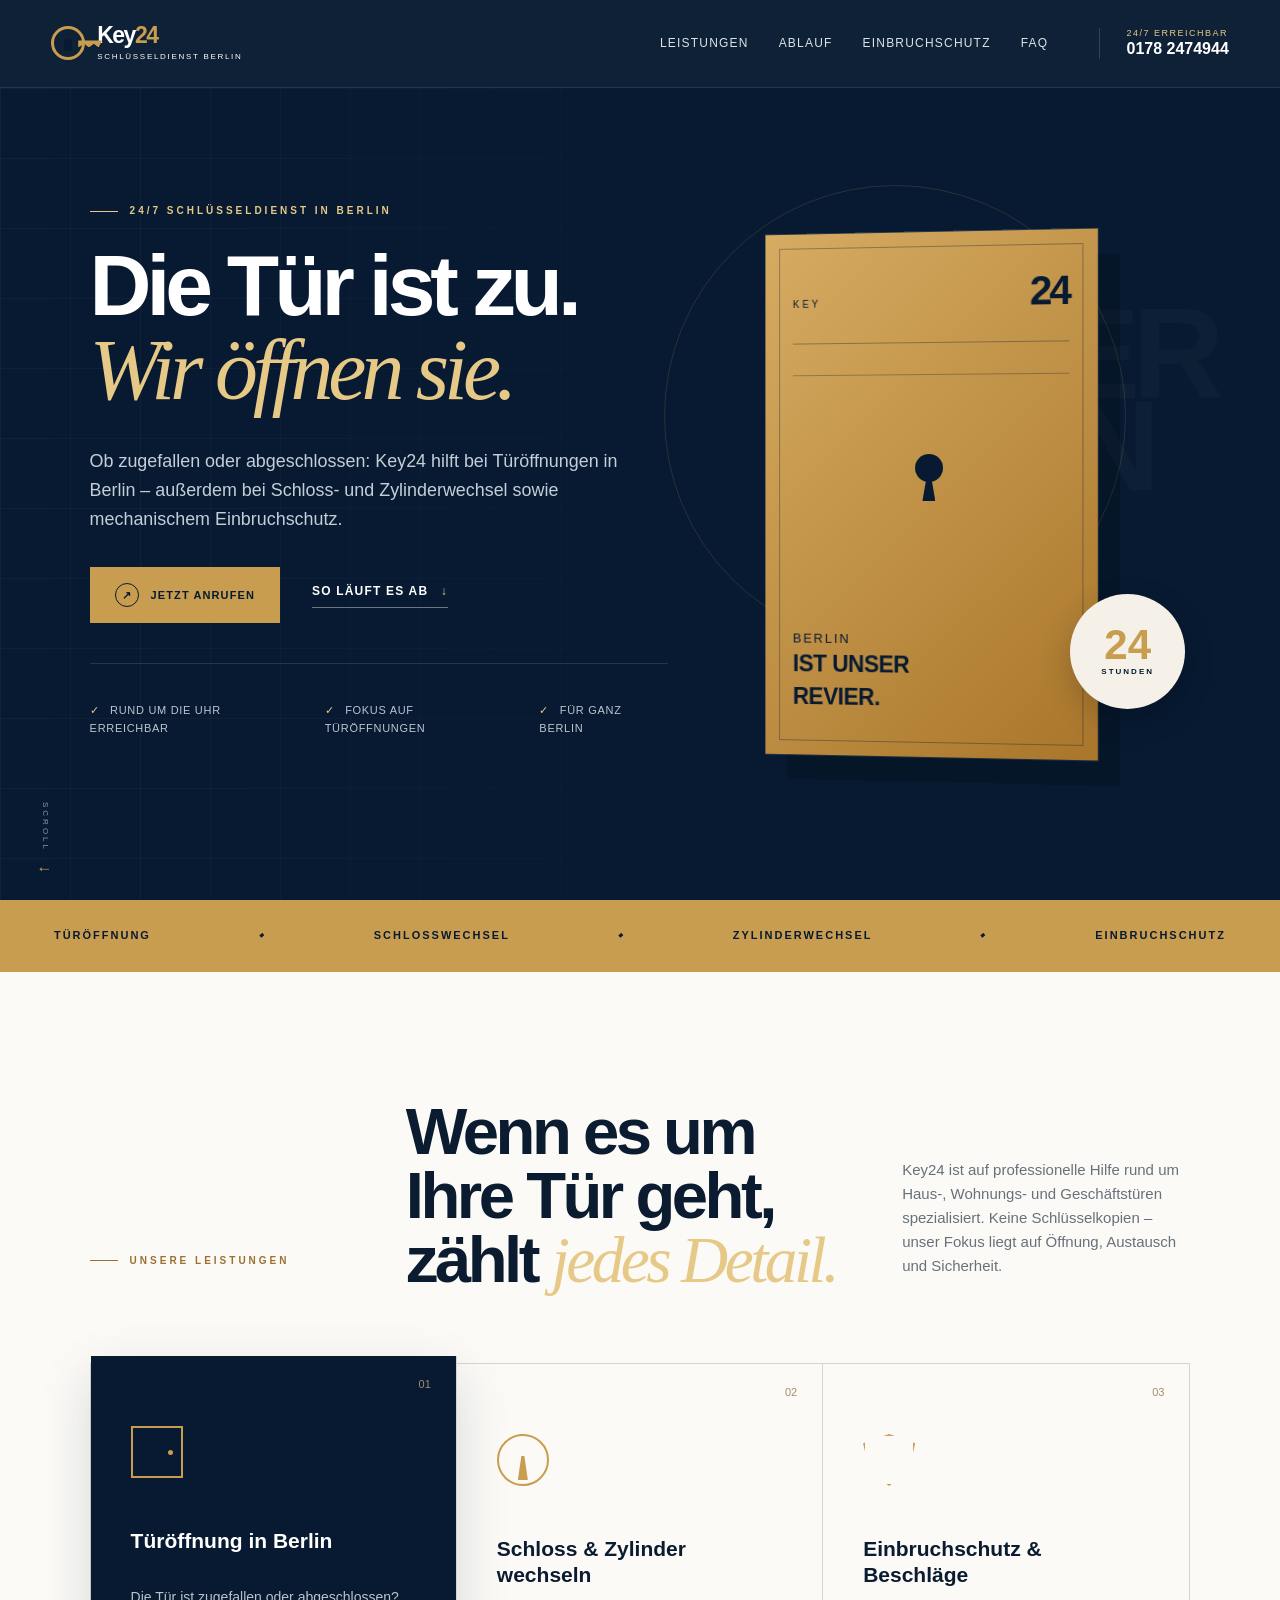
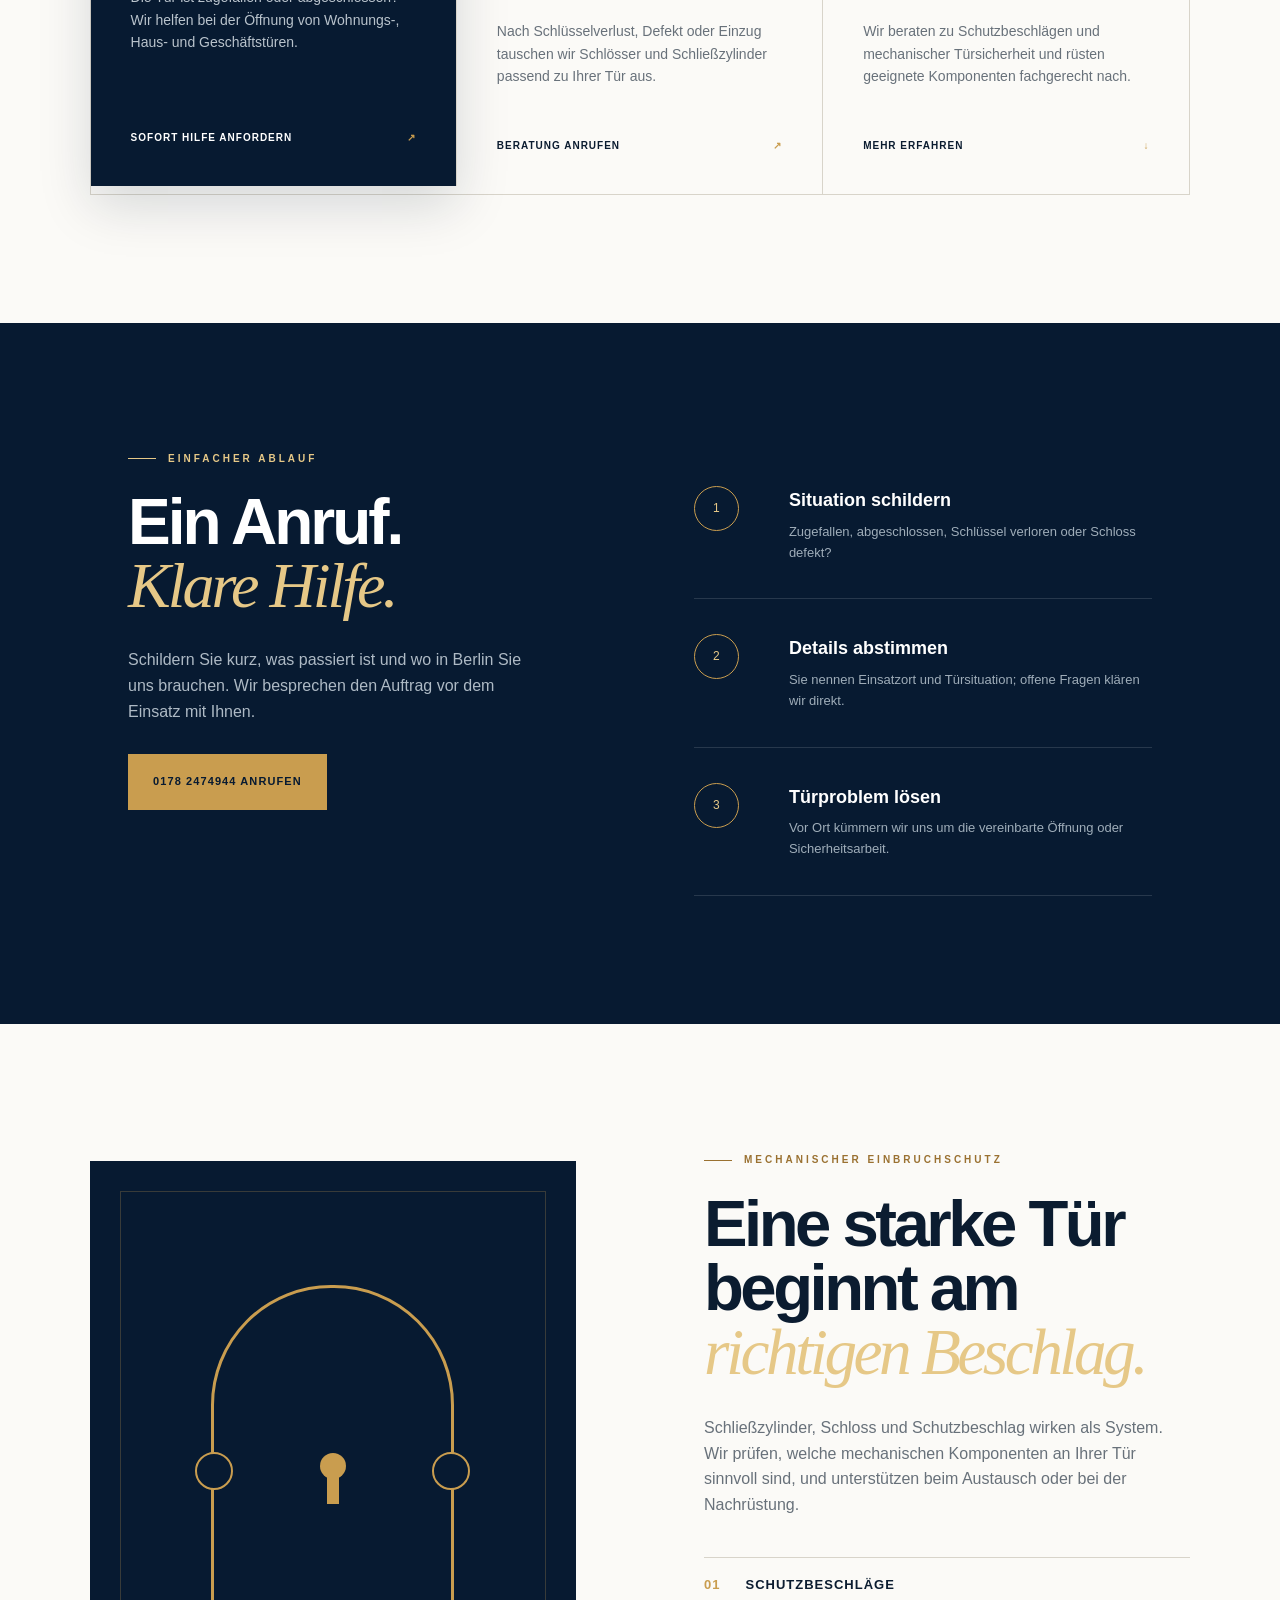
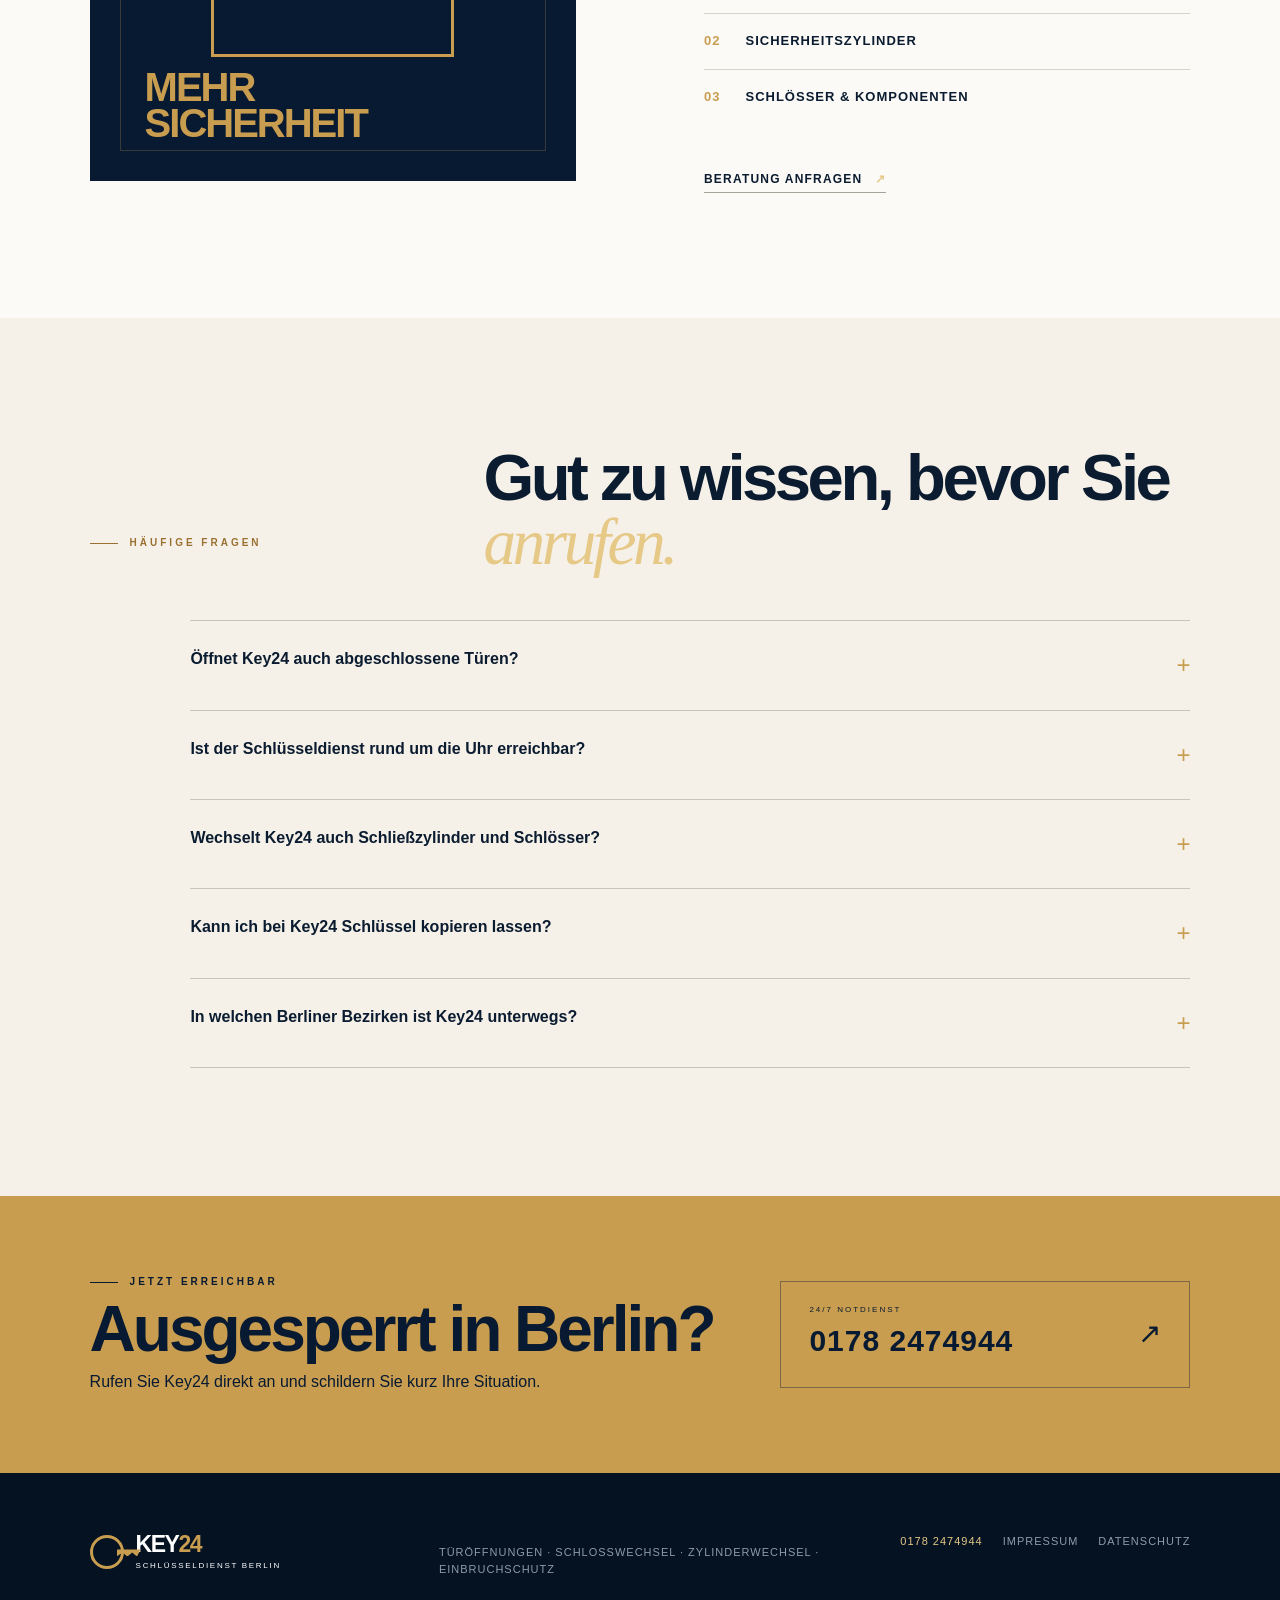
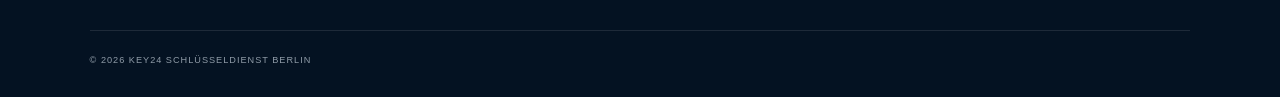
==== index.html @ d53e617d "Build Key24 locksmith website" ====
<!doctype html>
<html lang="de">
<head>
  <meta charset="utf-8">
  <meta name="viewport" content="width=device-width, initial-scale=1">
  <title>Schlüsseldienst Berlin 24h | Key24 Türöffnung</title>
  <meta name="description" content="Key24 Schlüsseldienst Berlin: Türöffnung, Schloss- und Zylinderwechsel sowie Einbruchschutz. 24/7 erreichbar – jetzt anrufen: 0178 2474944.">
  <meta name="robots" content="index,follow,max-image-preview:large">
  <meta name="theme-color" content="#071a31">
  <meta property="og:type" content="website">
  <meta property="og:locale" content="de_DE">
  <meta property="og:title" content="Key24 Schlüsseldienst Berlin – 24/7 Türöffnung">
  <meta property="og:description" content="Zugefallen oder abgeschlossen? Key24 hilft in Berlin – bei Türöffnungen, Schloss- und Zylinderwechsel sowie Einbruchschutz.">
  <meta property="og:image" content="assets/key24-logo.jpeg">
  <link rel="icon" href="assets/favicon.svg" type="image/svg+xml">
  <link rel="stylesheet" href="styles.css">
  <script type="application/ld+json">
  {
    "@context": "https://schema.org",
    "@type": "Locksmith",
    "name": "Key24 Schlüsseldienst Berlin",
    "description": "Schlüsseldienst für Türöffnungen, Schloss- und Zylinderwechsel sowie Einbruchschutz in Berlin.",
    "telephone": "+491782474944",
    "areaServed": {"@type": "City", "name": "Berlin"},
    "openingHoursSpecification": [{
      "@type": "OpeningHoursSpecification",
      "dayOfWeek": ["Monday", "Tuesday", "Wednesday", "Thursday", "Friday", "Saturday", "Sunday"],
      "opens": "00:00",
      "closes": "23:59"
    }],
    "image": "assets/key24-logo.jpeg"
  }
  </script>
</head>
<body>
  <a class="skip-link" href="#inhalt">Zum Inhalt</a>
  <header class="site-header">
    <a class="brand" href="#start" aria-label="Key24 Startseite">
      <span class="brand-mark" aria-hidden="true"><span></span></span>
      <span><b>Key<span>24</span></b><small>Schlüsseldienst Berlin</small></span>
    </a>
    <nav aria-label="Hauptnavigation">
      <a href="#leistungen">Leistungen</a>
      <a href="#ablauf">Ablauf</a>
      <a href="#schutz">Einbruchschutz</a>
      <a href="#faq">FAQ</a>
    </nav>
    <a class="header-call" href="tel:+491782474944"><span>24/7 erreichbar</span><b>0178 2474944</b></a>
    <button class="menu-button" type="button" aria-label="Menü öffnen" aria-expanded="false"><span></span><span></span></button>
  </header>

  <main id="inhalt">
    <section class="hero" id="start">
      <div class="hero-grid" aria-hidden="true"></div>
      <div class="hero-copy">
        <p class="eyebrow"><span></span> 24/7 Schlüsseldienst in Berlin</p>
        <h1>Die Tür ist zu.<br><em>Wir öffnen sie.</em></h1>
        <p class="hero-text">Ob zugefallen oder abgeschlossen: Key24 hilft bei Türöffnungen in Berlin – außerdem bei Schloss- und Zylinderwechsel sowie mechanischem Einbruchschutz.</p>
        <div class="hero-actions">
          <a class="button button-primary" href="tel:+491782474944"><span class="phone-icon" aria-hidden="true">↗</span> Jetzt anrufen</a>
          <a class="text-link" href="#ablauf">So läuft es ab <span>↓</span></a>
        </div>
        <ul class="trust-list" aria-label="Ihre Vorteile">
          <li><span>✓</span> Rund um die Uhr erreichbar</li>
          <li><span>✓</span> Fokus auf Türöffnungen</li>
          <li><span>✓</span> Für ganz Berlin</li>
        </ul>
      </div>
      <div class="hero-visual" aria-label="Key24 – Türöffnung in Berlin">
        <div class="berlin-word" aria-hidden="true">BER<br>LIN</div>
        <div class="door">
          <div class="door-top"><span>KEY</span><b>24</b></div>
          <div class="door-line"></div>
          <div class="keyhole"></div>
          <p>BERLIN<br><b>IST UNSER<br>REVIER.</b></p>
        </div>
        <div class="roundel"><span>24</span><small>STUNDEN</small></div>
      </div>
      <a class="scroll-cue" href="#leistungen" aria-label="Zu den Leistungen">SCROLL <span>↓</span></a>
    </section>

    <section class="service-strip" aria-label="Leistungsübersicht">
      <span>Türöffnung</span><i>◆</i><span>Schlosswechsel</span><i>◆</i><span>Zylinderwechsel</span><i>◆</i><span>Einbruchschutz</span>
    </section>

    <section class="section services" id="leistungen">
      <div class="section-intro">
        <p class="eyebrow dark"><span></span> Unsere Leistungen</p>
        <h2>Wenn es um Ihre Tür geht, zählt <em>jedes Detail.</em></h2>
        <p>Key24 ist auf professionelle Hilfe rund um Haus-, Wohnungs- und Geschäftstüren spezialisiert. Keine Schlüsselkopien – unser Fokus liegt auf Öffnung, Austausch und Sicherheit.</p>
      </div>
      <div class="service-cards">
        <article class="service-card featured">
          <div class="card-number">01</div>
          <div class="line-icon door-icon" aria-hidden="true"></div>
          <h3>Türöffnung in Berlin</h3>
          <p>Die Tür ist zugefallen oder abgeschlossen? Wir helfen bei der Öffnung von Wohnungs-, Haus- und Geschäftstüren.</p>
          <a href="tel:+491782474944">Sofort Hilfe anfordern <span>↗</span></a>
        </article>
        <article class="service-card">
          <div class="card-number">02</div>
          <div class="line-icon cylinder-icon" aria-hidden="true"></div>
          <h3>Schloss &amp; Zylinder wechseln</h3>
          <p>Nach Schlüsselverlust, Defekt oder Einzug tauschen wir Schlösser und Schließzylinder passend zu Ihrer Tür aus.</p>
          <a href="tel:+491782474944">Beratung anrufen <span>↗</span></a>
        </article>
        <article class="service-card">
          <div class="card-number">03</div>
          <div class="line-icon shield-icon" aria-hidden="true"></div>
          <h3>Einbruchschutz &amp; Beschläge</h3>
          <p>Wir beraten zu Schutzbeschlägen und mechanischer Türsicherheit und rüsten geeignete Komponenten fachgerecht nach.</p>
          <a href="#schutz">Mehr erfahren <span>↓</span></a>
        </article>
      </div>
    </section>

    <section class="process" id="ablauf">
      <div class="process-copy">
        <p class="eyebrow"><span></span> Einfacher Ablauf</p>
        <h2>Ein Anruf.<br><em>Klare Hilfe.</em></h2>
        <p>Schildern Sie kurz, was passiert ist und wo in Berlin Sie uns brauchen. Wir besprechen den Auftrag vor dem Einsatz mit Ihnen.</p>
        <a class="button button-primary" href="tel:+491782474944">0178 2474944 anrufen</a>
      </div>
      <ol class="steps">
        <li><span>1</span><div><h3>Situation schildern</h3><p>Zugefallen, abgeschlossen, Schlüssel verloren oder Schloss defekt?</p></div></li>
        <li><span>2</span><div><h3>Details abstimmen</h3><p>Sie nennen Einsatzort und Türsituation; offene Fragen klären wir direkt.</p></div></li>
        <li><span>3</span><div><h3>Türproblem lösen</h3><p>Vor Ort kümmern wir uns um die vereinbarte Öffnung oder Sicherheitsarbeit.</p></div></li>
      </ol>
    </section>

    <section class="section security" id="schutz">
      <div class="security-visual" aria-hidden="true">
        <div class="arch"><span></span></div>
        <p>MEHR<br>SICHERHEIT</p>
      </div>
      <div class="security-copy">
        <p class="eyebrow dark"><span></span> Mechanischer Einbruchschutz</p>
        <h2>Eine starke Tür beginnt am <em>richtigen Beschlag.</em></h2>
        <p>Schließzylinder, Schloss und Schutzbeschlag wirken als System. Wir prüfen, welche mechanischen Komponenten an Ihrer Tür sinnvoll sind, und unterstützen beim Austausch oder bei der Nachrüstung.</p>
        <div class="security-points">
          <div><b>01</b><span>Schutzbeschläge</span></div>
          <div><b>02</b><span>Sicherheitszylinder</span></div>
          <div><b>03</b><span>Schlösser &amp; Komponenten</span></div>
        </div>
        <a class="text-link dark-link" href="tel:+491782474944">Beratung anfragen <span>↗</span></a>
      </div>
    </section>

    <section class="section faq" id="faq">
      <div class="section-intro compact">
        <p class="eyebrow dark"><span></span> Häufige Fragen</p>
        <h2>Gut zu wissen, bevor Sie <em>anrufen.</em></h2>
      </div>
      <div class="accordion">
        <details><summary>Öffnet Key24 auch abgeschlossene Türen?<span>+</span></summary><p>Ja. Wir helfen sowohl bei zugefallenen als auch bei abgeschlossenen Haus-, Wohnungs- und Geschäftstüren. Die genaue Vorgehensweise hängt von Tür, Schloss und Situation ab.</p></details>
        <details><summary>Ist der Schlüsseldienst rund um die Uhr erreichbar?<span>+</span></summary><p>Sie erreichen Key24 unter 0178 2474944 rund um die Uhr – auch nachts, an Wochenenden und Feiertagen.</p></details>
        <details><summary>Wechselt Key24 auch Schließzylinder und Schlösser?<span>+</span></summary><p>Ja. Wir tauschen defekte oder nicht mehr sichere Schlösser und Schließzylinder aus, etwa nach Schlüsselverlust, einem Einzug oder einem Einbruchversuch.</p></details>
        <details><summary>Kann ich bei Key24 Schlüssel kopieren lassen?<span>+</span></summary><p>Nein. Key24 fertigt keine Schlüsselkopien an. Unser Schwerpunkt sind Türöffnungen, Schloss- und Zylinderwechsel, Beschläge und mechanischer Einbruchschutz.</p></details>
        <details><summary>In welchen Berliner Bezirken ist Key24 unterwegs?<span>+</span></summary><p>Key24 hilft im gesamten Berliner Stadtgebiet. Nennen Sie beim Anruf einfach Ihren Bezirk und die genaue Adresse.</p></details>
      </div>
    </section>

    <section class="cta">
      <div>
        <p class="eyebrow"><span></span> Jetzt erreichbar</p>
        <h2>Ausgesperrt in Berlin?</h2>
        <p>Rufen Sie Key24 direkt an und schildern Sie kurz Ihre Situation.</p>
      </div>
      <a href="tel:+491782474944"><small>24/7 NOTDIENST</small><strong>0178 2474944</strong><span>↗</span></a>
    </section>
  </main>

  <footer>
    <div class="footer-brand">
      <span class="brand-mark" aria-hidden="true"><span></span></span>
      <div><b>Key<span>24</span></b><small>Schlüsseldienst Berlin</small></div>
    </div>
    <p>Türöffnungen · Schlosswechsel · Zylinderwechsel · Einbruchschutz</p>
    <div class="footer-links"><a href="tel:+491782474944">0178 2474944</a><a href="#">Impressum</a><a href="#">Datenschutz</a></div>
    <small>© <span id="year"></span> Key24 Schlüsseldienst Berlin</small>
  </footer>

  <div class="mobile-call"><a href="tel:+491782474944"><span>Jetzt anrufen</span><b>0178 2474944</b></a></div>
  <script src="script.js"></script>
</body>
</html>
---- styles.css ----
:root{--navy:#071a31;--navy-2:#0b2440;--gold:#c99d4f;--gold-light:#e6c887;--cream:#f5f1e9;--paper:#fbfaf7;--ink:#0b1c30;--muted:#68717a;--line:#d8d4ca;--white:#fff;--font:Inter,Manrope,"Segoe UI",Arial,sans-serif}
*{box-sizing:border-box}html{scroll-behavior:smooth}body{margin:0;background:var(--paper);color:var(--ink);font-family:var(--font);font-size:16px;line-height:1.6}a{color:inherit;text-decoration:none}button{font:inherit}.skip-link{position:absolute;top:-60px;left:20px;background:var(--gold);padding:10px 16px;z-index:100}.skip-link:focus{top:10px}.site-header{height:88px;padding:0 clamp(22px,4vw,64px);display:flex;align-items:center;justify-content:space-between;background:rgba(7,26,49,.97);color:#fff;position:relative;z-index:20;border-bottom:1px solid rgba(255,255,255,.1)}.brand,.footer-brand{display:flex;align-items:center;gap:12px}.brand-mark{width:34px;height:34px;border:3px solid var(--gold);border-radius:50%;position:relative;display:inline-block;flex:none}.brand-mark:after{content:"";position:absolute;width:24px;height:7px;background:var(--gold);left:24px;top:11px;clip-path:polygon(0 0,100% 0,85% 100%,65% 45%,45% 100%,25% 45%,0 100%)}.brand-mark span{width:8px;height:12px;background:var(--navy);position:absolute;left:10px;top:10px;border-radius:5px 5px 2px 2px}.brand b,.footer-brand b{font-size:23px;line-height:1;display:block;letter-spacing:-1.5px}.brand b span,.footer-brand b span{color:var(--gold)}.brand small,.footer-brand small{display:block;font-size:8px;text-transform:uppercase;letter-spacing:1.7px;margin-top:4px}.site-header nav{display:flex;gap:30px;margin-left:auto;margin-right:4vw}.site-header nav a{font-size:12px;text-transform:uppercase;letter-spacing:1.2px;color:#dce2e8}.site-header nav a:hover{color:var(--gold-light)}.header-call{border-left:1px solid rgba(255,255,255,.15);padding-left:26px;line-height:1.25}.header-call span{display:block;font-size:9px;text-transform:uppercase;letter-spacing:1.5px;color:var(--gold-light)}.header-call b{font-size:16px}.menu-button{display:none;background:none;border:0;color:white;width:40px}.menu-button span{display:block;height:2px;background:#fff;margin:8px}.hero{min-height:calc(100vh - 88px);background:var(--navy);color:#fff;display:grid;grid-template-columns:minmax(0,1.05fr) minmax(360px,.95fr);position:relative;overflow:hidden;padding:clamp(70px,9vw,135px) clamp(24px,7vw,110px)}.hero-grid{position:absolute;inset:0;background-image:linear-gradient(rgba(255,255,255,.035) 1px,transparent 1px),linear-gradient(90deg,rgba(255,255,255,.035) 1px,transparent 1px);background-size:70px 70px;mask-image:linear-gradient(to right,#000,transparent 70%)}.hero:after{content:"";position:absolute;width:460px;height:460px;border:1px solid rgba(201,157,79,.18);border-radius:50%;right:12%;top:12%}.hero-copy{position:relative;z-index:2;max-width:760px}.eyebrow{margin:0 0 24px;text-transform:uppercase;letter-spacing:3px;font-size:10px;font-weight:700;color:var(--gold-light);display:flex;align-items:center;gap:12px}.eyebrow span{width:28px;height:1px;background:currentColor}.hero h1,.section h2,.process h2,.cta h2{font-size:clamp(48px,6.7vw,96px);line-height:.98;letter-spacing:-5px;margin:0;font-weight:700}.hero h1 em,.section h2 em,.process h2 em{font-family:Georgia,serif;font-weight:400;color:var(--gold-light)}.hero-text{max-width:640px;color:#c4ced8;font-size:clamp(16px,1.4vw,19px);margin:34px 0}.hero-actions{display:flex;align-items:center;gap:32px}.button{min-height:56px;padding:0 25px;display:inline-flex;align-items:center;justify-content:center;text-transform:uppercase;letter-spacing:1.1px;font-size:11px;font-weight:800}.button-primary{background:var(--gold);color:var(--navy)}.button-primary:hover{background:var(--gold-light)}.phone-icon{margin-right:12px;border:1px solid currentColor;border-radius:50%;width:24px;height:24px;text-align:center;line-height:22px}.text-link{font-size:12px;text-transform:uppercase;letter-spacing:1.2px;font-weight:700;border-bottom:1px solid rgba(255,255,255,.4);padding-bottom:6px}.text-link span{color:var(--gold-light);margin-left:8px}.trust-list{display:flex;gap:24px;list-style:none;padding:38px 0 0;margin:40px 0 0;border-top:1px solid rgba(255,255,255,.12);font-size:11px;text-transform:uppercase;letter-spacing:.7px;color:#bcc6d0}.trust-list span{color:var(--gold-light);margin-right:7px}.hero-visual{position:relative;z-index:2;display:flex;align-items:center;justify-content:center}.berlin-word{position:absolute;font-weight:800;font-size:clamp(85px,10vw,150px);line-height:.72;letter-spacing:-8px;color:rgba(255,255,255,.025);right:-5%;top:18%}.door{height:clamp(390px,41vw,610px);width:clamp(250px,26vw,390px);background:linear-gradient(135deg,#d6ac62,#a9762b);color:var(--navy);box-shadow:22px 25px 0 rgba(0,0,0,.17),0 0 0 1px rgba(255,255,255,.12);padding:28px;position:relative;transform:perspective(900px) rotateY(-4deg)}.door:before{content:"";position:absolute;inset:14px;border:1px solid rgba(7,26,49,.35)}.door-top{display:flex;justify-content:space-between;align-items:baseline;border-bottom:1px solid rgba(7,26,49,.35);padding-bottom:18px;font-size:10px;letter-spacing:3px}.door-top b{font-size:40px;letter-spacing:-3px}.door-line{position:absolute;top:27%;left:28px;right:28px;height:1px;background:rgba(7,26,49,.3)}.keyhole{width:28px;height:28px;background:var(--navy);border-radius:50%;position:absolute;top:45%;left:50%;transform:translate(-50%,-50%)}.keyhole:after{content:"";position:absolute;width:13px;height:30px;background:var(--navy);left:7px;top:17px;clip-path:polygon(40% 0,60% 0,100% 100%,0 100%)}.door p{position:absolute;left:28px;bottom:30px;font-size:13px;line-height:1.4;letter-spacing:2px}.door p b{font-size:23px;letter-spacing:-.5px}.roundel{position:absolute;width:115px;height:115px;border-radius:50%;background:var(--cream);right:1%;bottom:13%;color:var(--navy);display:flex;flex-direction:column;justify-content:center;align-items:center;box-shadow:0 10px 30px rgba(0,0,0,.18)}.roundel span{font-size:42px;line-height:1;font-weight:800;color:var(--gold)}.roundel small{font-size:8px;letter-spacing:2px;font-weight:800}.scroll-cue{position:absolute;bottom:24px;left:32px;z-index:3;font-size:8px;letter-spacing:3px;writing-mode:vertical-rl;color:#8b99a7}.scroll-cue span{color:var(--gold);font-size:16px;margin-top:8px}.service-strip{height:72px;background:var(--gold);color:var(--navy);display:flex;align-items:center;justify-content:space-around;text-transform:uppercase;font-weight:800;letter-spacing:2px;font-size:11px;white-space:nowrap;overflow:hidden}.service-strip i{font-size:6px}.section{padding:clamp(80px,10vw,150px) clamp(24px,7vw,110px)}.section-intro{display:grid;grid-template-columns:.7fr 1.2fr .8fr;gap:5vw;align-items:end;margin-bottom:70px}.eyebrow.dark{color:#9a7131}.section h2{font-size:clamp(40px,5.1vw,72px);letter-spacing:-3.5px}.section-intro>p:last-child{color:var(--muted);font-size:15px}.service-cards{display:grid;grid-template-columns:repeat(3,1fr);border:1px solid var(--line)}.service-card{min-height:430px;padding:40px;position:relative;border-right:1px solid var(--line);display:flex;flex-direction:column;transition:.25s}.service-card:last-child{border:0}.service-card:hover,.service-card.featured{background:var(--navy);color:#fff;transform:translateY(-8px);box-shadow:0 20px 50px rgba(7,26,49,.15)}.card-number{position:absolute;right:25px;top:20px;font-size:11px;color:#a08d6e}.line-icon{width:52px;height:52px;margin:30px 0 50px;position:relative;color:var(--gold)}.door-icon{border:2px solid currentColor}.door-icon:after{content:"";position:absolute;width:5px;height:5px;border-radius:50%;background:currentColor;right:8px;top:22px}.cylinder-icon{border:2px solid currentColor;border-radius:50%}.cylinder-icon:before{content:"";position:absolute;width:10px;height:24px;background:currentColor;left:19px;top:20px;clip-path:polygon(35% 0,65% 0,100% 100%,0 100%)}.shield-icon{border:2px solid currentColor;clip-path:polygon(50% 0,100% 18%,88% 72%,50% 100%,12% 72%,0 18%)}.service-card h3{font-size:21px;line-height:1.25;margin:0 0 18px}.service-card p{color:var(--muted);font-size:14px}.service-card:hover p,.service-card.featured p{color:#b9c3cc}.service-card a{margin-top:auto;text-transform:uppercase;font-size:10px;letter-spacing:1px;font-weight:800}.service-card a span{float:right;color:var(--gold)}.process{padding:clamp(80px,10vw,150px) clamp(24px,10vw,160px);background:var(--navy);color:#fff;display:grid;grid-template-columns:.9fr 1fr;gap:12vw}.process h2{font-size:clamp(45px,5vw,72px);letter-spacing:-3px}.process-copy>p:not(.eyebrow){color:#aebac5;max-width:510px;margin:30px 0}.steps{list-style:none;padding:0;margin:0}.steps li{display:grid;grid-template-columns:70px 1fr;gap:25px;padding:35px 0;border-bottom:1px solid rgba(255,255,255,.13)}.steps>li>span{width:45px;height:45px;border:1px solid var(--gold);border-radius:50%;display:grid;place-items:center;color:var(--gold-light);font-size:12px}.steps h3{margin:0 0 7px;font-size:18px}.steps p{margin:0;color:#9fadb9;font-size:13px}.security{display:grid;grid-template-columns:1fr 1fr;gap:10vw;align-items:center}.security-visual{height:620px;background:var(--navy);position:relative;overflow:hidden;display:grid;place-items:center;color:var(--gold)}.security-visual:before{content:"";position:absolute;inset:30px;border:1px solid rgba(201,157,79,.25)}.arch{width:50%;height:60%;border:3px solid var(--gold);border-radius:120px 120px 0 0;position:relative}.arch:before,.arch:after{content:"";position:absolute;width:34px;height:34px;border:2px solid var(--gold);border-radius:50%;bottom:45%;left:-19px;background:var(--navy)}.arch:after{left:auto;right:-19px}.arch span{position:absolute;width:26px;height:26px;background:var(--gold);border-radius:50%;left:calc(50% - 13px);top:45%}.arch span:after{content:"";position:absolute;width:12px;height:35px;background:var(--gold);left:7px;top:16px}.security-visual p{position:absolute;bottom:40px;left:55px;font-size:40px;font-weight:800;line-height:.9;letter-spacing:-2px;margin:0}.security-copy>p:not(.eyebrow){color:var(--muted);font-size:16px;margin:30px 0}.security-points{margin:40px 0}.security-points div{display:flex;gap:25px;border-top:1px solid var(--line);padding:17px 0;font-size:13px;text-transform:uppercase;letter-spacing:1px;font-weight:700}.security-points b{color:var(--gold)}.dark-link{border-color:#a7a39a}.faq{background:var(--cream)}.section-intro.compact{grid-template-columns:.7fr 1.5fr;margin-bottom:45px}.accordion{max-width:1000px;margin-left:auto}.accordion details{border-top:1px solid #c9c4b9;padding:0}.accordion details:last-child{border-bottom:1px solid #c9c4b9}.accordion summary{list-style:none;cursor:pointer;padding:25px 0;font-weight:700;font-size:16px;display:flex;justify-content:space-between}.accordion summary::-webkit-details-marker{display:none}.accordion summary span{color:var(--gold);font-size:24px;font-weight:400;transition:.2s}.accordion details[open] summary span{transform:rotate(45deg)}.accordion details p{max-width:760px;color:var(--muted);font-size:14px;margin:0 0 25px}.cta{background:var(--gold);padding:70px clamp(24px,7vw,110px);display:flex;justify-content:space-between;align-items:center;color:var(--navy)}.cta .eyebrow{color:var(--navy)}.cta h2{font-size:clamp(38px,5vw,70px);letter-spacing:-3px}.cta p{margin:8px 0}.cta>a{border:1px solid rgba(7,26,49,.4);min-width:410px;padding:22px 28px;display:grid;grid-template-columns:1fr auto;position:relative}.cta>a small{font-size:8px;letter-spacing:2px}.cta>a strong{grid-row:2;font-size:30px;letter-spacing:1px}.cta>a span{grid-column:2;grid-row:1/3;align-self:center;font-size:28px}footer{background:#041222;color:#8f9ba7;padding:60px clamp(24px,7vw,110px) 30px;display:grid;grid-template-columns:1fr 1.3fr 1fr;gap:40px;align-items:start;font-size:11px;text-transform:uppercase;letter-spacing:1px}.footer-brand{color:#fff}.footer-brand .brand-mark span{background:#041222}.footer-links{display:flex;justify-content:flex-end;gap:20px;flex-wrap:wrap}.footer-links a:first-child{color:var(--gold-light)}footer>small{grid-column:1/-1;border-top:1px solid rgba(255,255,255,.1);padding-top:22px}.mobile-call{display:none}
@media(max-width:1000px){.site-header nav{display:none}.menu-button{display:block}.site-header.menu-open nav{display:flex;position:absolute;left:0;right:0;top:88px;background:var(--navy);padding:30px;flex-direction:column;margin:0;border-top:1px solid rgba(255,255,255,.1)}.header-call{margin-left:auto;margin-right:15px}.hero{grid-template-columns:1fr;padding-top:80px}.hero-copy{max-width:700px}.hero-visual{display:none}.section-intro{grid-template-columns:1fr}.section-intro .eyebrow{margin-bottom:0}.section-intro>p:last-child{max-width:650px}.service-card{padding:30px}.process{gap:6vw}.security{gap:6vw}.security-visual{height:520px}.cta{gap:30px}.cta>a{min-width:360px}footer{grid-template-columns:1fr 1fr}.footer-links{justify-content:flex-start}footer>small{grid-column:1/-1}}
@media(max-width:720px){body{padding-bottom:66px}.site-header{height:72px;padding:0 20px}.site-header.menu-open nav{top:72px}.header-call{display:none}.brand b{font-size:21px}.hero{min-height:auto;padding:70px 22px 65px}.hero h1{font-size:52px;letter-spacing:-3px}.hero-text{font-size:15px}.hero-actions{align-items:flex-start;flex-direction:column;gap:22px}.trust-list{flex-direction:column;gap:9px;margin-top:32px;padding-top:26px}.scroll-cue{display:none}.service-strip{justify-content:flex-start;gap:30px;padding:0 20px}.section{padding:80px 22px}.section-intro{gap:20px;margin-bottom:40px}.section h2,.process h2{font-size:42px;letter-spacing:-2.5px}.service-cards{grid-template-columns:1fr}.service-card{min-height:370px;border-right:0;border-bottom:1px solid var(--line)}.service-card:hover,.service-card.featured{transform:none}.process{padding:80px 22px;grid-template-columns:1fr;gap:55px}.steps li{grid-template-columns:50px 1fr;gap:14px}.security{grid-template-columns:1fr}.security-visual{height:420px}.security-visual p{font-size:30px;left:40px}.section-intro.compact{grid-template-columns:1fr}.cta{padding:65px 22px;flex-direction:column;align-items:stretch}.cta>a{min-width:0}.cta>a strong{font-size:24px}footer{padding:55px 22px 30px;grid-template-columns:1fr}.footer-links{flex-direction:column}.mobile-call{display:block;position:fixed;z-index:30;bottom:0;left:0;right:0;background:var(--gold);padding:10px 18px;box-shadow:0 -5px 20px rgba(0,0,0,.18)}.mobile-call a{display:flex;align-items:center;justify-content:space-between;color:var(--navy)}.mobile-call span{text-transform:uppercase;font-size:9px;letter-spacing:1px}.mobile-call b{font-size:18px}}
@media(prefers-reduced-motion:reduce){html{scroll-behavior:auto}*{transition:none!important}}
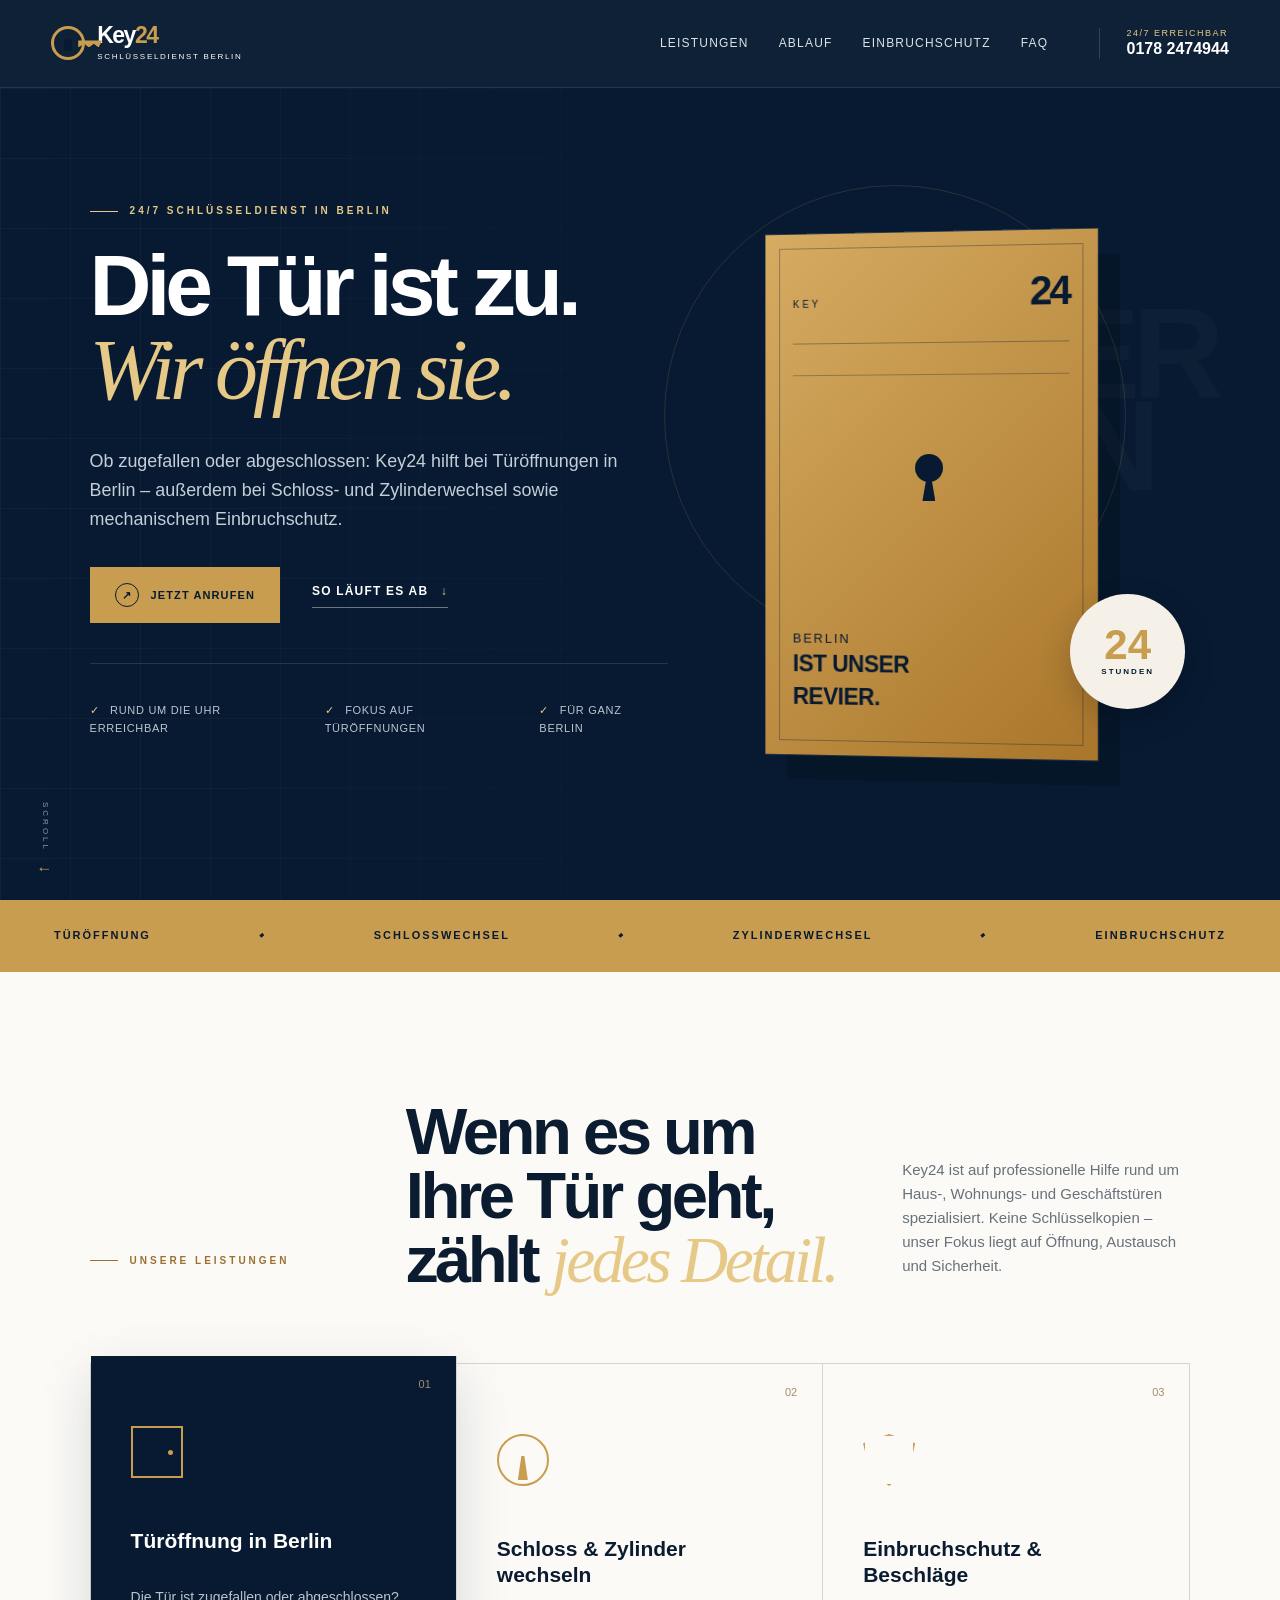
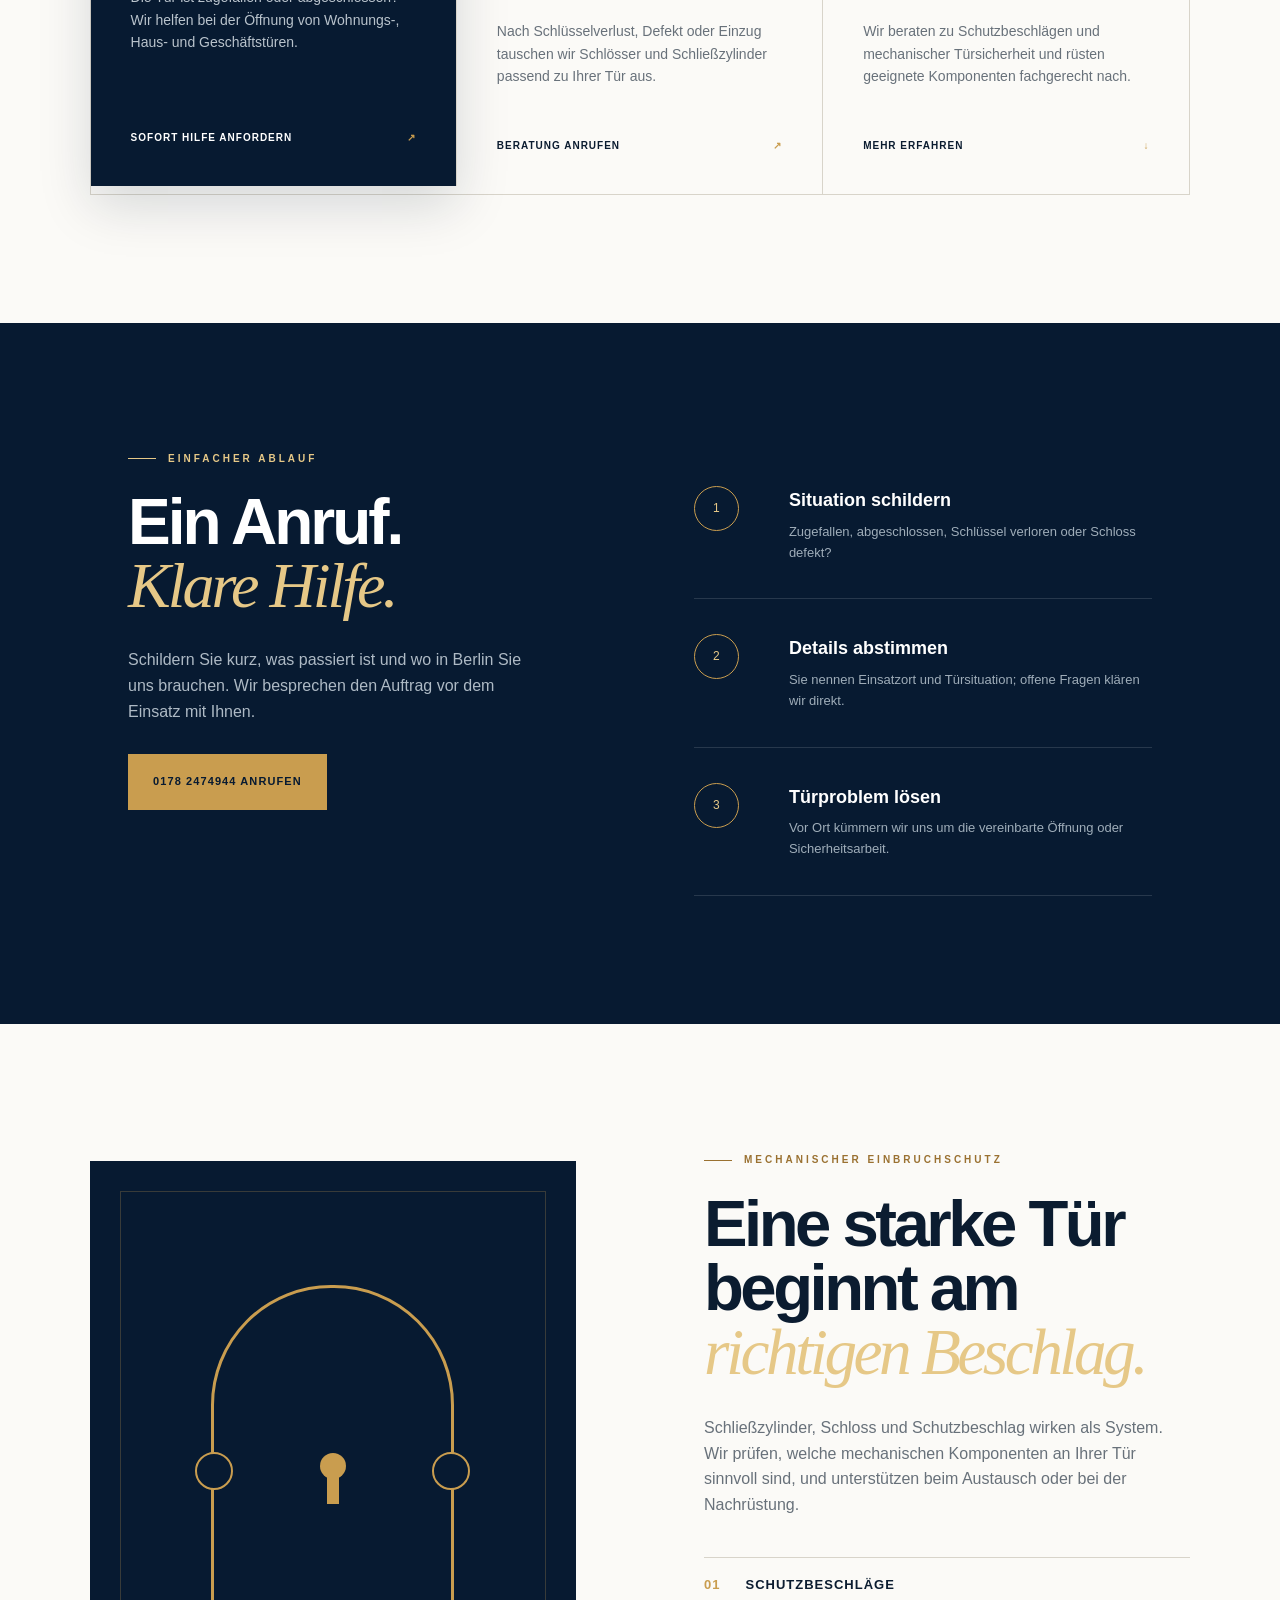
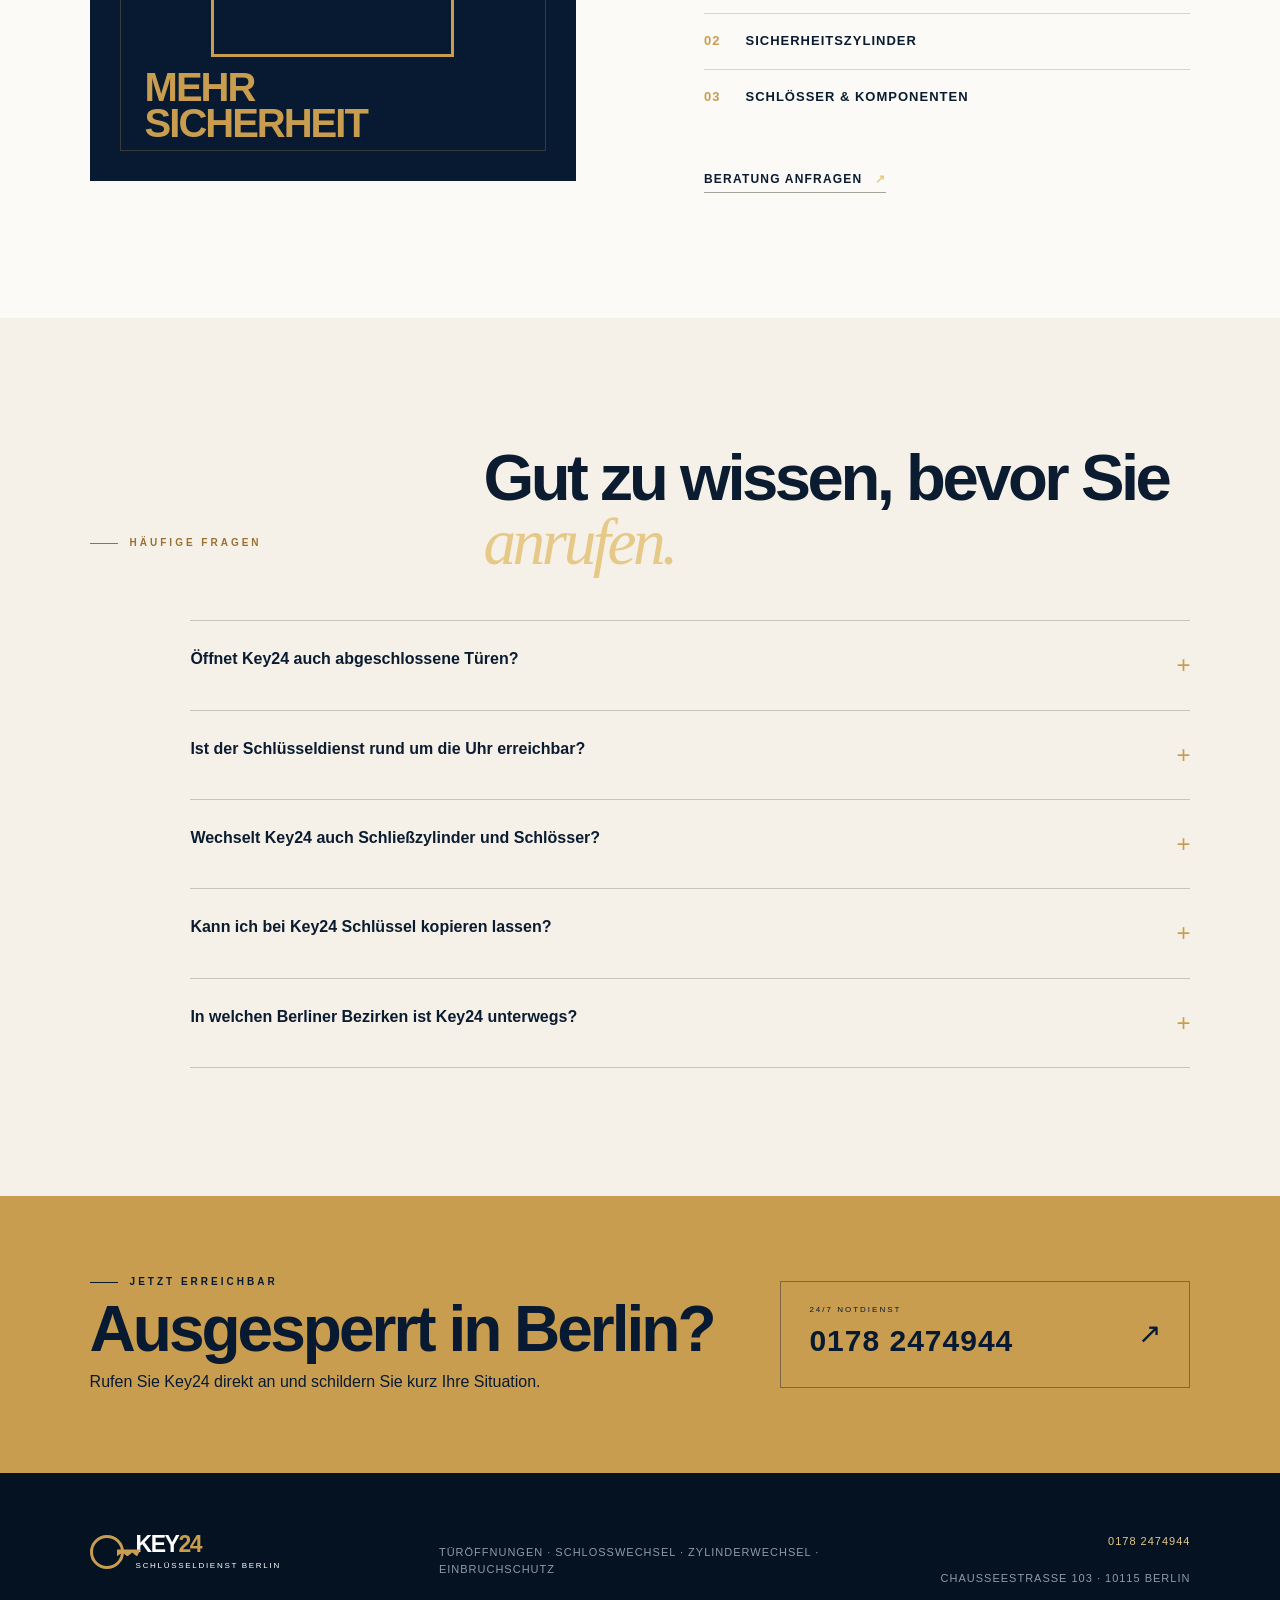
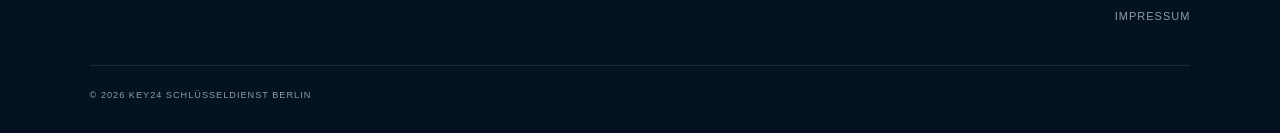
==== commit f1e8b75d: "Add business address and imprint" ====
--- a/index.html
+++ b/index.html
@@ -21,6 +21,13 @@
     "name": "Key24 Schlüsseldienst Berlin",
     "description": "Schlüsseldienst für Türöffnungen, Schloss- und Zylinderwechsel sowie Einbruchschutz in Berlin.",
     "telephone": "+491782474944",
+    "address": {
+      "@type": "PostalAddress",
+      "streetAddress": "Chausseestraße 103",
+      "postalCode": "10115",
+      "addressLocality": "Berlin",
+      "addressCountry": "DE"
+    },
     "areaServed": {"@type": "City", "name": "Berlin"},
     "openingHoursSpecification": [{
       "@type": "OpeningHoursSpecification",
@@ -176,7 +183,7 @@
       <div><b>Key<span>24</span></b><small>Schlüsseldienst Berlin</small></div>
     </div>
     <p>Türöffnungen · Schlosswechsel · Zylinderwechsel · Einbruchschutz</p>
-    <div class="footer-links"><a href="tel:+491782474944">0178 2474944</a><a href="#">Impressum</a><a href="#">Datenschutz</a></div>
+    <div class="footer-links"><a href="tel:+491782474944">0178 2474944</a><span>Chausseestraße 103 · 10115 Berlin</span><a href="impressum.html">Impressum</a></div>
     <small>© <span id="year"></span> Key24 Schlüsseldienst Berlin</small>
   </footer>
 
--- a/styles.css
+++ b/styles.css
@@ -3,3 +3,4 @@
 @media(max-width:1000px){.site-header nav{display:none}.menu-button{display:block}.site-header.menu-open nav{display:flex;position:absolute;left:0;right:0;top:88px;background:var(--navy);padding:30px;flex-direction:column;margin:0;border-top:1px solid rgba(255,255,255,.1)}.header-call{margin-left:auto;margin-right:15px}.hero{grid-template-columns:1fr;padding-top:80px}.hero-copy{max-width:700px}.hero-visual{display:none}.section-intro{grid-template-columns:1fr}.section-intro .eyebrow{margin-bottom:0}.section-intro>p:last-child{max-width:650px}.service-card{padding:30px}.process{gap:6vw}.security{gap:6vw}.security-visual{height:520px}.cta{gap:30px}.cta>a{min-width:360px}footer{grid-template-columns:1fr 1fr}.footer-links{justify-content:flex-start}footer>small{grid-column:1/-1}}
 @media(max-width:720px){body{padding-bottom:66px}.site-header{height:72px;padding:0 20px}.site-header.menu-open nav{top:72px}.header-call{display:none}.brand b{font-size:21px}.hero{min-height:auto;padding:70px 22px 65px}.hero h1{font-size:52px;letter-spacing:-3px}.hero-text{font-size:15px}.hero-actions{align-items:flex-start;flex-direction:column;gap:22px}.trust-list{flex-direction:column;gap:9px;margin-top:32px;padding-top:26px}.scroll-cue{display:none}.service-strip{justify-content:flex-start;gap:30px;padding:0 20px}.section{padding:80px 22px}.section-intro{gap:20px;margin-bottom:40px}.section h2,.process h2{font-size:42px;letter-spacing:-2.5px}.service-cards{grid-template-columns:1fr}.service-card{min-height:370px;border-right:0;border-bottom:1px solid var(--line)}.service-card:hover,.service-card.featured{transform:none}.process{padding:80px 22px;grid-template-columns:1fr;gap:55px}.steps li{grid-template-columns:50px 1fr;gap:14px}.security{grid-template-columns:1fr}.security-visual{height:420px}.security-visual p{font-size:30px;left:40px}.section-intro.compact{grid-template-columns:1fr}.cta{padding:65px 22px;flex-direction:column;align-items:stretch}.cta>a{min-width:0}.cta>a strong{font-size:24px}footer{padding:55px 22px 30px;grid-template-columns:1fr}.footer-links{flex-direction:column}.mobile-call{display:block;position:fixed;z-index:30;bottom:0;left:0;right:0;background:var(--gold);padding:10px 18px;box-shadow:0 -5px 20px rgba(0,0,0,.18)}.mobile-call a{display:flex;align-items:center;justify-content:space-between;color:var(--navy)}.mobile-call span{text-transform:uppercase;font-size:9px;letter-spacing:1px}.mobile-call b{font-size:18px}}
 @media(prefers-reduced-motion:reduce){html{scroll-behavior:auto}*{transition:none!important}}
+.legal-page{background:var(--cream)}.legal-page .site-header{padding-right:clamp(22px,7vw,110px)}.legal-main{max-width:900px;margin:0 auto;padding:clamp(70px,10vw,130px) 24px}.legal-main h1{font-size:clamp(48px,7vw,82px);line-height:1;letter-spacing:-4px;margin:0 0 65px}.legal-main section{border-top:1px solid var(--line);padding:28px 0}.legal-main h2{font-size:19px;margin:0 0 15px}.legal-main p{color:var(--muted);margin:0}.legal-main a:not(.text-link){color:#916b2e;text-decoration:underline}.legal-main>.text-link{display:inline-block;margin-top:35px}
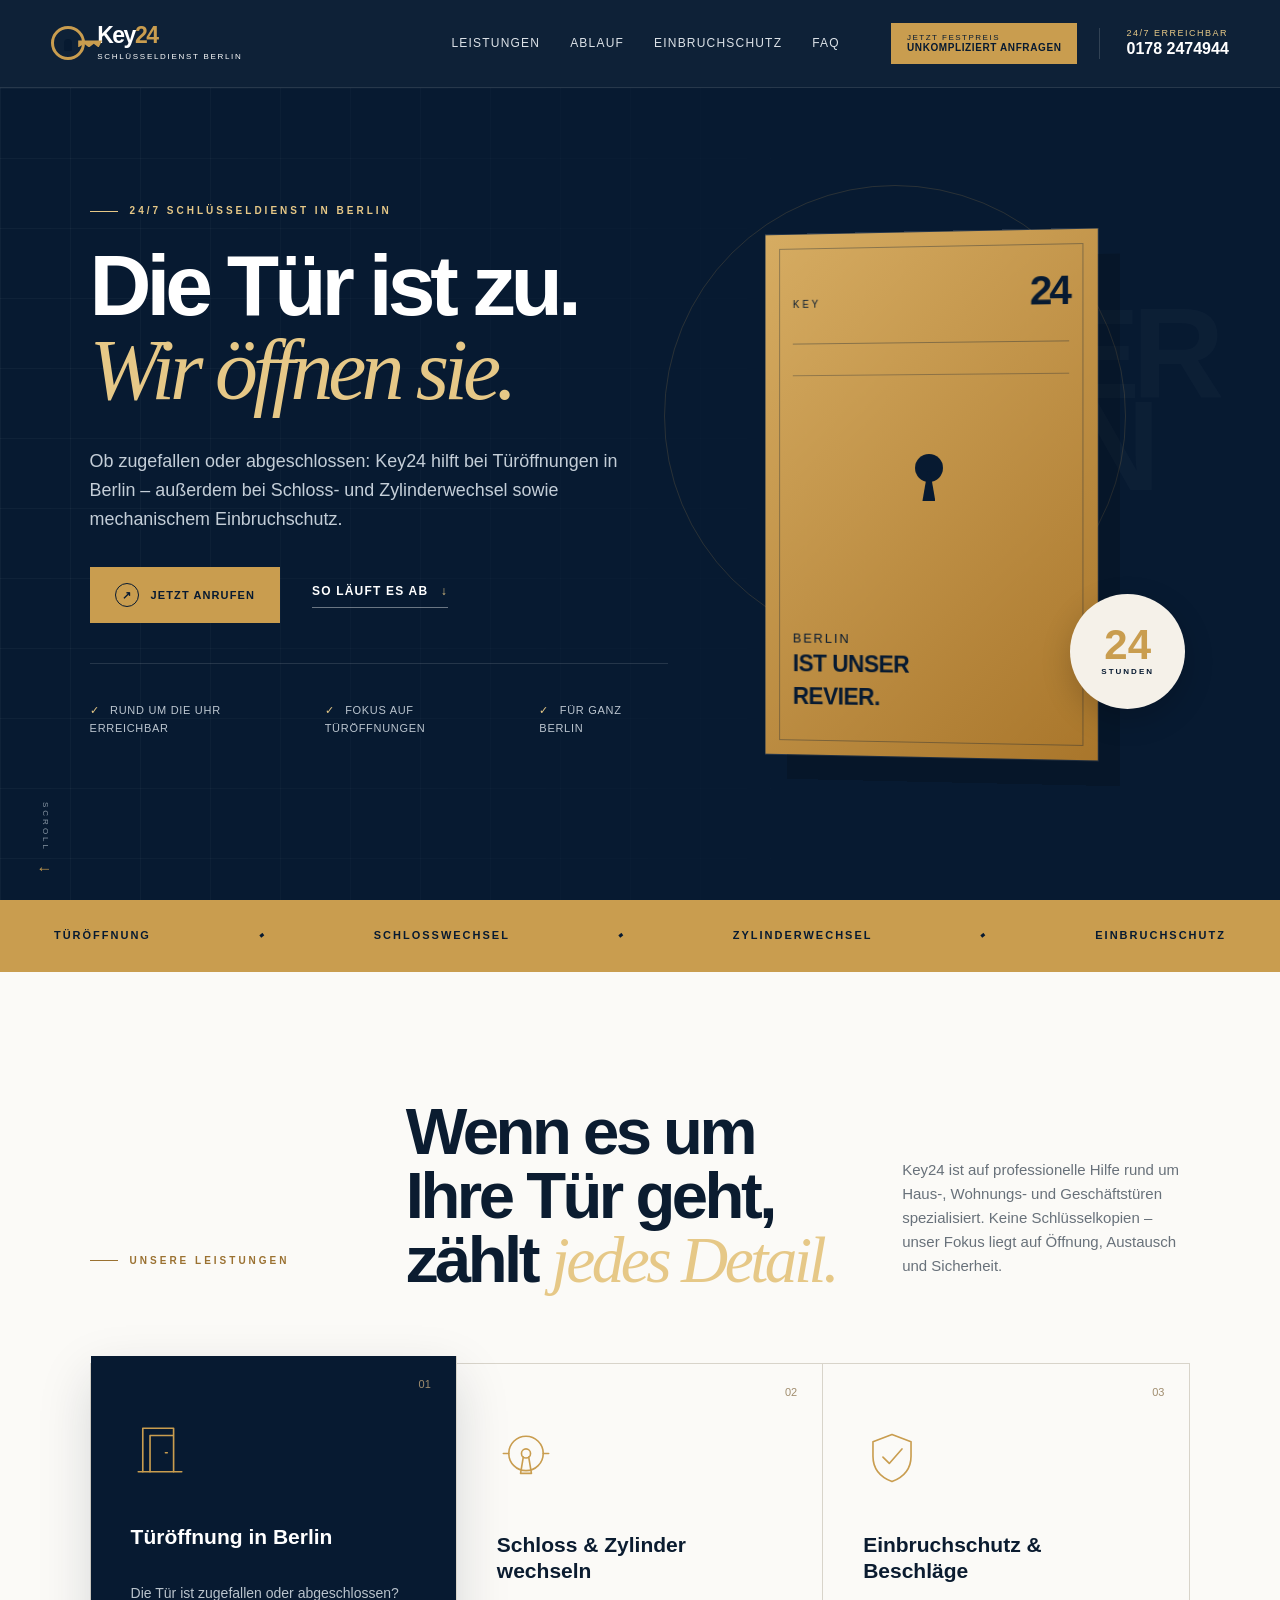
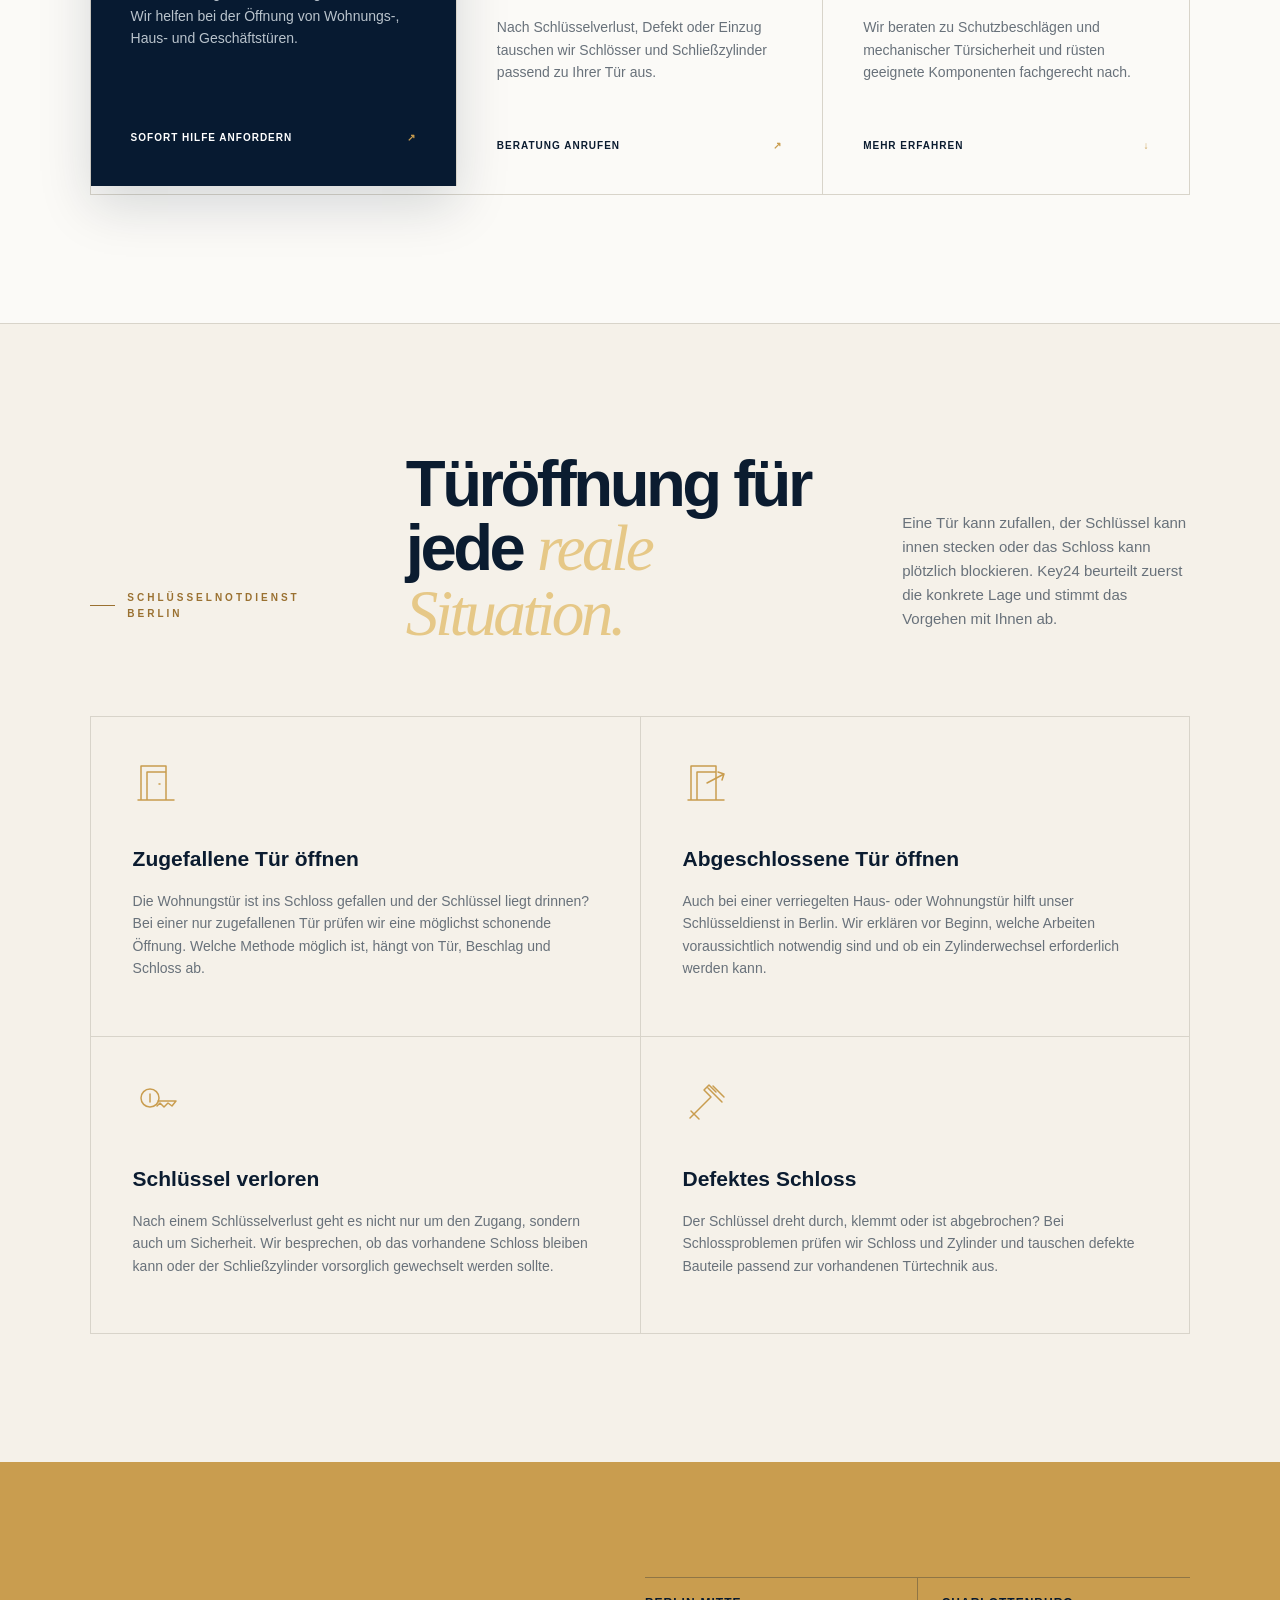
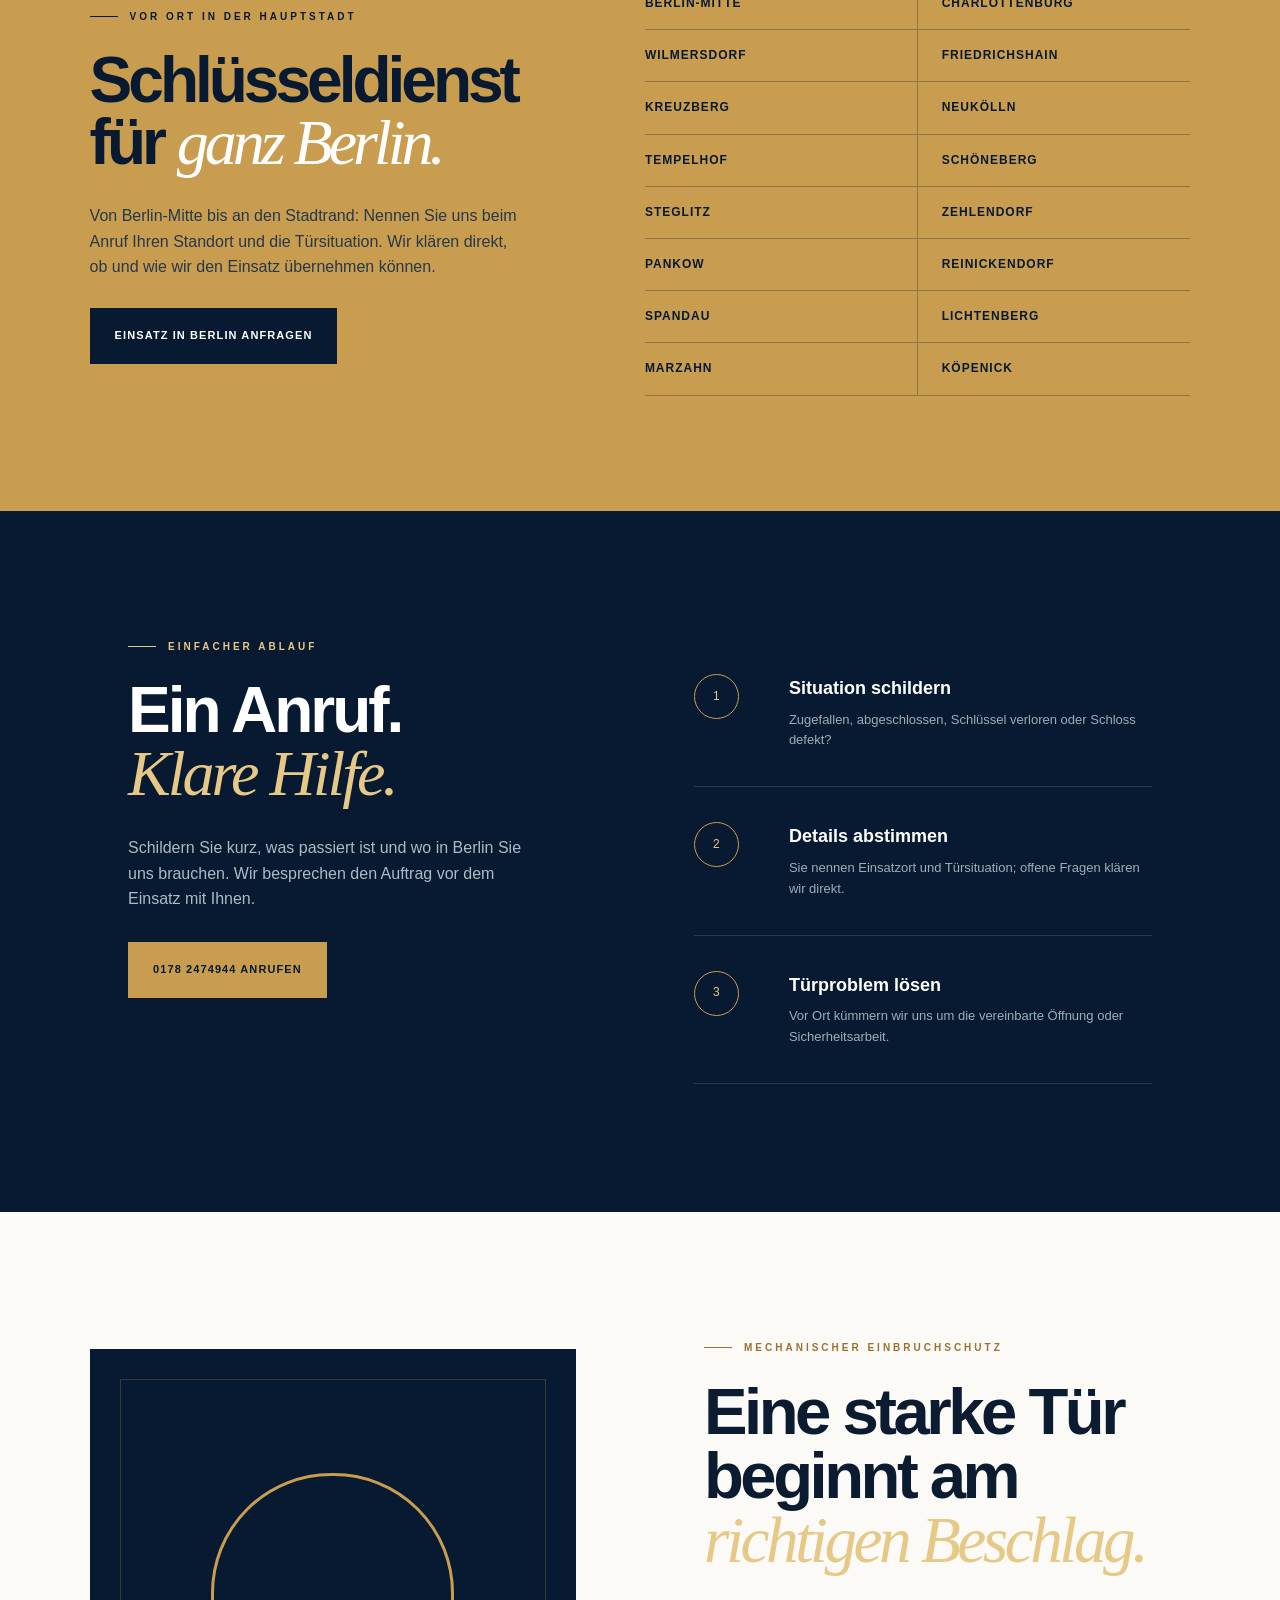
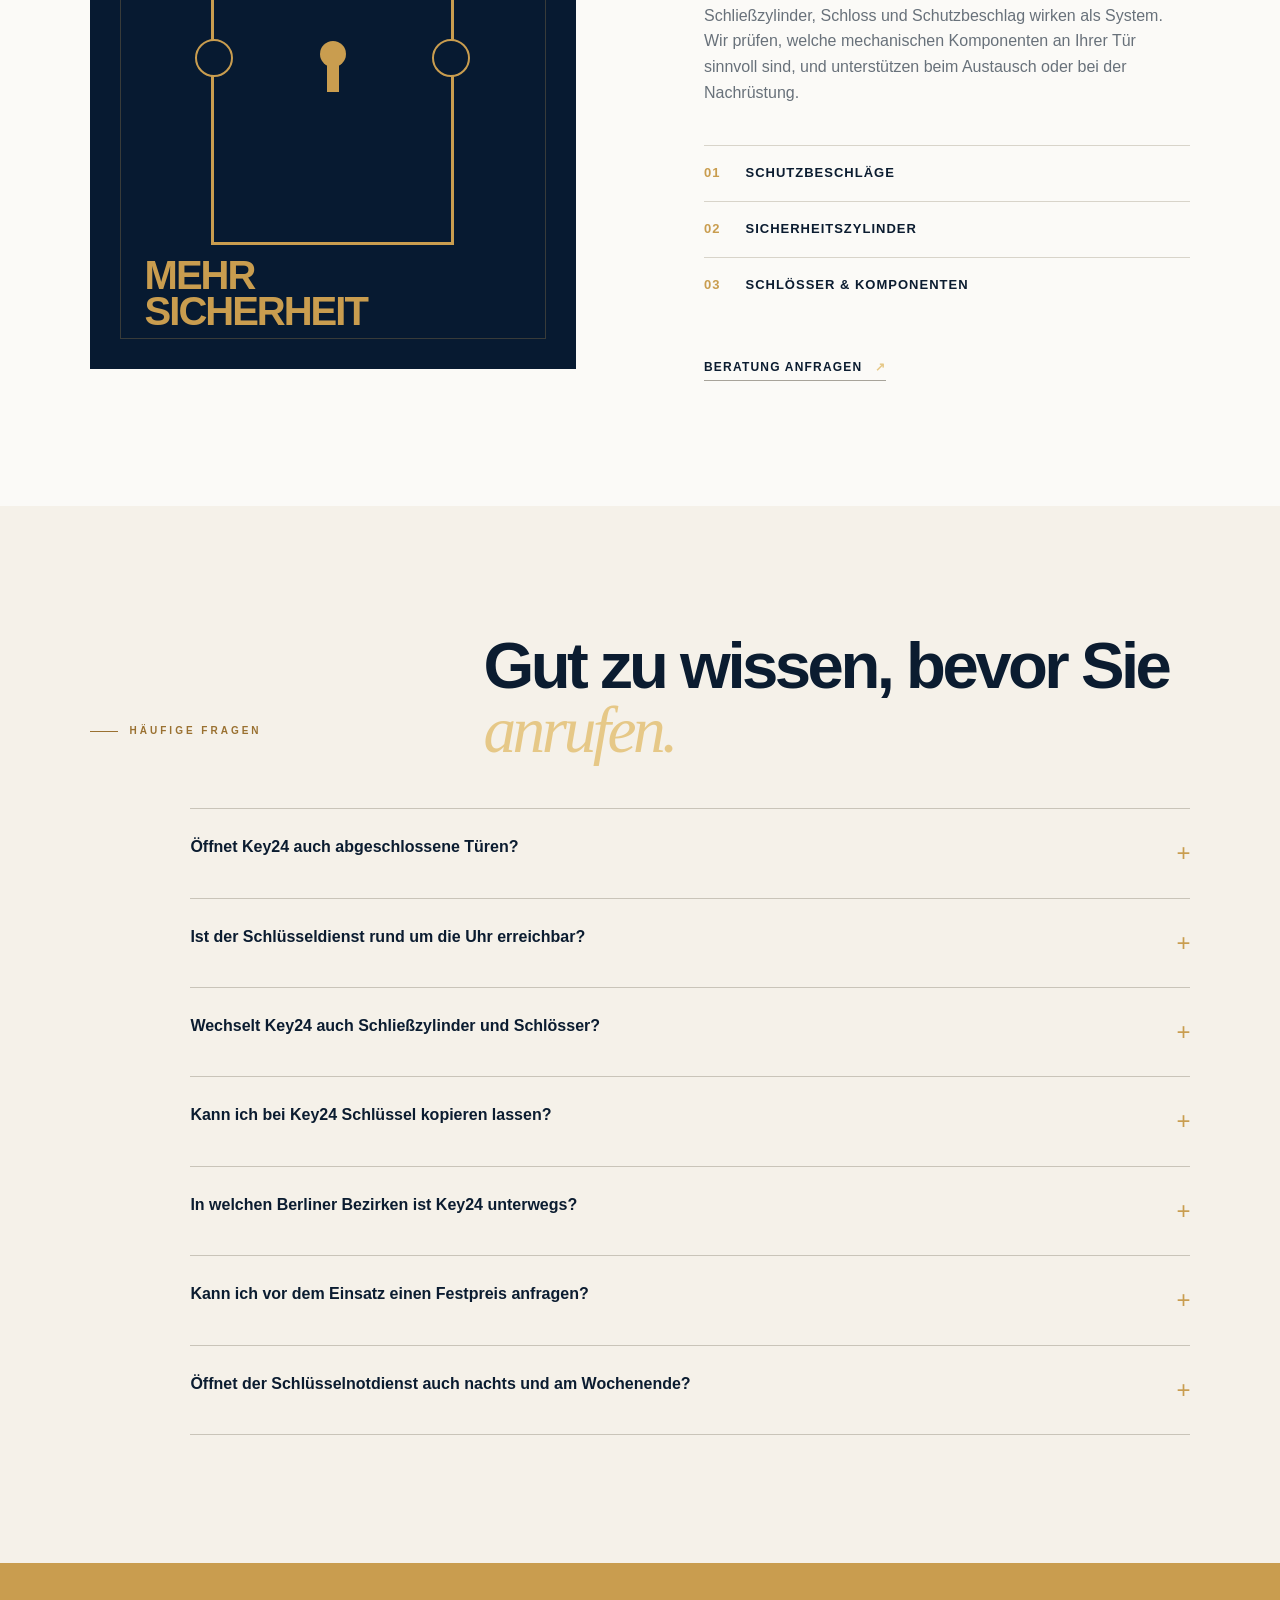
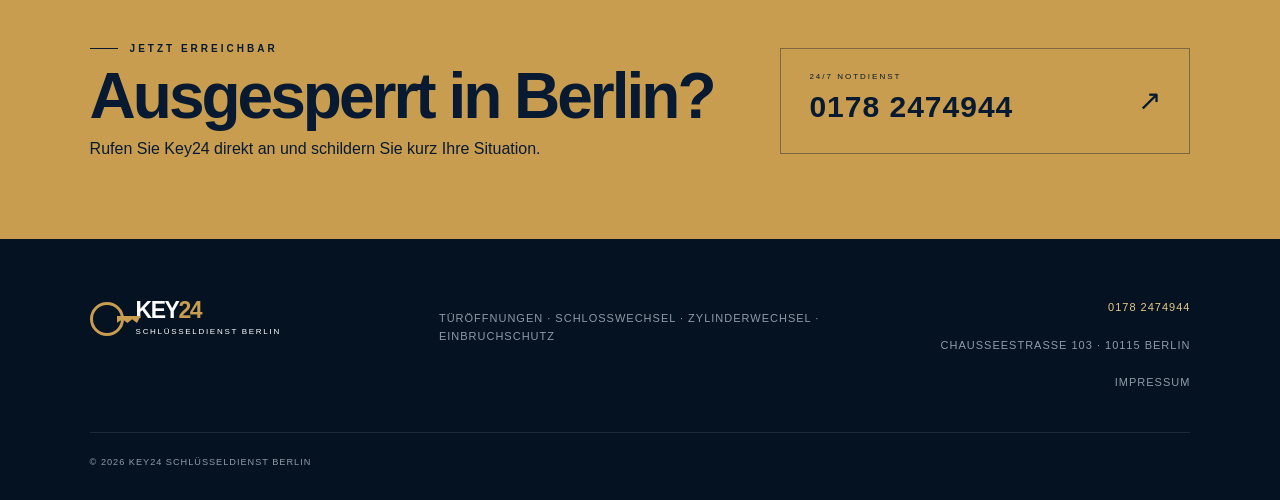
==== commit b58d6e1c: "Expand local SEO content and refine icons" ====
--- a/index.html
+++ b/index.html
@@ -52,7 +52,10 @@
       <a href="#schutz">Einbruchschutz</a>
       <a href="#faq">FAQ</a>
     </nav>
-    <a class="header-call" href="tel:+491782474944"><span>24/7 erreichbar</span><b>0178 2474944</b></a>
+    <div class="header-actions">
+      <a class="header-price" href="tel:+491782474944"><span>Jetzt Festpreis</span><b>unkompliziert anfragen</b></a>
+      <a class="header-call" href="tel:+491782474944"><span>24/7 erreichbar</span><b>0178 2474944</b></a>
+    </div>
     <button class="menu-button" type="button" aria-label="Menü öffnen" aria-expanded="false"><span></span><span></span></button>
   </header>
 
@@ -99,26 +102,50 @@
       <div class="service-cards">
         <article class="service-card featured">
           <div class="card-number">01</div>
-          <div class="line-icon door-icon" aria-hidden="true"></div>
+          <svg class="service-icon" aria-hidden="true" viewBox="0 0 64 64"><path d="M13 56V8h34v48M21 56V16h26M38 35h2"/><path d="M8 56h48"/></svg>
           <h3>Türöffnung in Berlin</h3>
           <p>Die Tür ist zugefallen oder abgeschlossen? Wir helfen bei der Öffnung von Wohnungs-, Haus- und Geschäftstüren.</p>
           <a href="tel:+491782474944">Sofort Hilfe anfordern <span>↗</span></a>
         </article>
         <article class="service-card">
           <div class="card-number">02</div>
-          <div class="line-icon cylinder-icon" aria-hidden="true"></div>
+          <svg class="service-icon" aria-hidden="true" viewBox="0 0 64 64"><circle cx="32" cy="27" r="19"/><circle cx="32" cy="27" r="5"/><path d="m29 31-3 18h12l-3-18M13 27H7m50 0h-6"/></svg>
           <h3>Schloss &amp; Zylinder wechseln</h3>
           <p>Nach Schlüsselverlust, Defekt oder Einzug tauschen wir Schlösser und Schließzylinder passend zu Ihrer Tür aus.</p>
           <a href="tel:+491782474944">Beratung anrufen <span>↗</span></a>
         </article>
         <article class="service-card">
           <div class="card-number">03</div>
-          <div class="line-icon shield-icon" aria-hidden="true"></div>
+          <svg class="service-icon" aria-hidden="true" viewBox="0 0 64 64"><path d="M32 6 53 14v16c0 14-8 23-21 28C19 53 11 44 11 30V14Z"/><path d="m22 31 7 7 14-16"/></svg>
           <h3>Einbruchschutz &amp; Beschläge</h3>
           <p>Wir beraten zu Schutzbeschlägen und mechanischer Türsicherheit und rüsten geeignete Komponenten fachgerecht nach.</p>
           <a href="#schutz">Mehr erfahren <span>↓</span></a>
         </article>
       </div>
+    </section>
+
+    <section class="section expertise" id="tueroeffnung">
+      <div class="section-intro">
+        <p class="eyebrow dark"><span></span> Schlüsselnotdienst Berlin</p>
+        <h2>Türöffnung für jede <em>reale Situation.</em></h2>
+        <p>Eine Tür kann zufallen, der Schlüssel kann innen stecken oder das Schloss kann plötzlich blockieren. Key24 beurteilt zuerst die konkrete Lage und stimmt das Vorgehen mit Ihnen ab.</p>
+      </div>
+      <div class="expertise-grid">
+        <article><svg aria-hidden="true" viewBox="0 0 48 48"><path d="M8 41V7h25v34M14 41V13h19M26 25h1M5 41h36"/></svg><h3>Zugefallene Tür öffnen</h3><p>Die Wohnungstür ist ins Schloss gefallen und der Schlüssel liegt drinnen? Bei einer nur zugefallenen Tür prüfen wir eine möglichst schonende Öffnung. Welche Methode möglich ist, hängt von Tür, Beschlag und Schloss ab.</p></article>
+        <article><svg aria-hidden="true" viewBox="0 0 48 48"><path d="M8 41V7h25v34M14 41V13h19M5 41h36"/><path d="m24 24 17-9M35 13l6 2-2 6"/></svg><h3>Abgeschlossene Tür öffnen</h3><p>Auch bei einer verriegelten Haus- oder Wohnungstür hilft unser Schlüsseldienst in Berlin. Wir erklären vor Beginn, welche Arbeiten voraussichtlich notwendig sind und ob ein Zylinderwechsel erforderlich werden kann.</p></article>
+        <article><svg aria-hidden="true" viewBox="0 0 48 48"><circle cx="17" cy="19" r="9"/><path d="M25 22h18l-4 5-4-3-4 4-4-4-3 3M17 15v8"/></svg><h3>Schlüssel verloren</h3><p>Nach einem Schlüsselverlust geht es nicht nur um den Zugang, sondern auch um Sicherheit. Wir besprechen, ob das vorhandene Schloss bleiben kann oder der Schließzylinder vorsorglich gewechselt werden sollte.</p></article>
+        <article><svg aria-hidden="true" viewBox="0 0 48 48"><path d="M7 39 28 18M25 9l14 14M30 7l11 11M8 32l8 8M28 18l-7-7 5-5 7 7"/></svg><h3>Defektes Schloss</h3><p>Der Schlüssel dreht durch, klemmt oder ist abgebrochen? Bei Schlossproblemen prüfen wir Schloss und Zylinder und tauschen defekte Bauteile passend zur vorhandenen Türtechnik aus.</p></article>
+      </div>
+    </section>
+
+    <section class="local-section">
+      <div class="local-heading">
+        <p class="eyebrow"><span></span> Vor Ort in der Hauptstadt</p>
+        <h2>Schlüsseldienst für <em>ganz Berlin.</em></h2>
+        <p>Von Berlin-Mitte bis an den Stadtrand: Nennen Sie uns beim Anruf Ihren Standort und die Türsituation. Wir klären direkt, ob und wie wir den Einsatz übernehmen können.</p>
+        <a class="button button-primary" href="tel:+491782474944">Einsatz in Berlin anfragen</a>
+      </div>
+      <div class="districts" aria-label="Einsatzgebiete in Berlin"><span>Berlin-Mitte</span><span>Charlottenburg</span><span>Wilmersdorf</span><span>Friedrichshain</span><span>Kreuzberg</span><span>Neukölln</span><span>Tempelhof</span><span>Schöneberg</span><span>Steglitz</span><span>Zehlendorf</span><span>Pankow</span><span>Reinickendorf</span><span>Spandau</span><span>Lichtenberg</span><span>Marzahn</span><span>Köpenick</span></div>
     </section>
 
     <section class="process" id="ablauf">
@@ -164,6 +191,8 @@
         <details><summary>Wechselt Key24 auch Schließzylinder und Schlösser?<span>+</span></summary><p>Ja. Wir tauschen defekte oder nicht mehr sichere Schlösser und Schließzylinder aus, etwa nach Schlüsselverlust, einem Einzug oder einem Einbruchversuch.</p></details>
         <details><summary>Kann ich bei Key24 Schlüssel kopieren lassen?<span>+</span></summary><p>Nein. Key24 fertigt keine Schlüsselkopien an. Unser Schwerpunkt sind Türöffnungen, Schloss- und Zylinderwechsel, Beschläge und mechanischer Einbruchschutz.</p></details>
         <details><summary>In welchen Berliner Bezirken ist Key24 unterwegs?<span>+</span></summary><p>Key24 hilft im gesamten Berliner Stadtgebiet. Nennen Sie beim Anruf einfach Ihren Bezirk und die genaue Adresse.</p></details>
+        <details><summary>Kann ich vor dem Einsatz einen Festpreis anfragen?<span>+</span></summary><p>Ja. Beschreiben Sie am Telefon möglichst genau, ob die Tür zugefallen oder abgeschlossen ist, welche Art von Tür betroffen ist und wo der Einsatz stattfinden soll. Auf Basis des konkret beschriebenen Auftrags können Sie einen Festpreis anfragen.</p></details>
+        <details><summary>Öffnet der Schlüsselnotdienst auch nachts und am Wochenende?<span>+</span></summary><p>Key24 ist als 24-Stunden-Schlüsselnotdienst in Berlin auch nachts, an Wochenenden und an Feiertagen telefonisch erreichbar.</p></details>
       </div>
     </section>
 
@@ -187,7 +216,7 @@
     <small>© <span id="year"></span> Key24 Schlüsseldienst Berlin</small>
   </footer>
 
-  <div class="mobile-call"><a href="tel:+491782474944"><span>Jetzt anrufen</span><b>0178 2474944</b></a></div>
+  <div class="mobile-call"><a href="tel:+491782474944"><span>Festpreis anfragen</span><b>0178 2474944</b></a></div>
   <script src="script.js"></script>
 </body>
 </html>
--- a/styles.css
+++ b/styles.css
@@ -4,3 +4,9 @@
 @media(max-width:720px){body{padding-bottom:66px}.site-header{height:72px;padding:0 20px}.site-header.menu-open nav{top:72px}.header-call{display:none}.brand b{font-size:21px}.hero{min-height:auto;padding:70px 22px 65px}.hero h1{font-size:52px;letter-spacing:-3px}.hero-text{font-size:15px}.hero-actions{align-items:flex-start;flex-direction:column;gap:22px}.trust-list{flex-direction:column;gap:9px;margin-top:32px;padding-top:26px}.scroll-cue{display:none}.service-strip{justify-content:flex-start;gap:30px;padding:0 20px}.section{padding:80px 22px}.section-intro{gap:20px;margin-bottom:40px}.section h2,.process h2{font-size:42px;letter-spacing:-2.5px}.service-cards{grid-template-columns:1fr}.service-card{min-height:370px;border-right:0;border-bottom:1px solid var(--line)}.service-card:hover,.service-card.featured{transform:none}.process{padding:80px 22px;grid-template-columns:1fr;gap:55px}.steps li{grid-template-columns:50px 1fr;gap:14px}.security{grid-template-columns:1fr}.security-visual{height:420px}.security-visual p{font-size:30px;left:40px}.section-intro.compact{grid-template-columns:1fr}.cta{padding:65px 22px;flex-direction:column;align-items:stretch}.cta>a{min-width:0}.cta>a strong{font-size:24px}footer{padding:55px 22px 30px;grid-template-columns:1fr}.footer-links{flex-direction:column}.mobile-call{display:block;position:fixed;z-index:30;bottom:0;left:0;right:0;background:var(--gold);padding:10px 18px;box-shadow:0 -5px 20px rgba(0,0,0,.18)}.mobile-call a{display:flex;align-items:center;justify-content:space-between;color:var(--navy)}.mobile-call span{text-transform:uppercase;font-size:9px;letter-spacing:1px}.mobile-call b{font-size:18px}}
 @media(prefers-reduced-motion:reduce){html{scroll-behavior:auto}*{transition:none!important}}
 .legal-page{background:var(--cream)}.legal-page .site-header{padding-right:clamp(22px,7vw,110px)}.legal-main{max-width:900px;margin:0 auto;padding:clamp(70px,10vw,130px) 24px}.legal-main h1{font-size:clamp(48px,7vw,82px);line-height:1;letter-spacing:-4px;margin:0 0 65px}.legal-main section{border-top:1px solid var(--line);padding:28px 0}.legal-main h2{font-size:19px;margin:0 0 15px}.legal-main p{color:var(--muted);margin:0}.legal-main a:not(.text-link){color:#916b2e;text-decoration:underline}.legal-main>.text-link{display:inline-block;margin-top:35px}
+
+/* Content expansion and refined icon system */
+.header-actions{display:flex;align-items:center;gap:22px}.header-price{background:var(--gold);color:var(--navy);padding:10px 16px;line-height:1.15;text-transform:uppercase;white-space:nowrap}.header-price span,.header-price b{display:block}.header-price span{font-size:8px;letter-spacing:1.5px}.header-price b{font-size:10px;letter-spacing:.6px}.service-icon{width:58px;height:58px;margin:25px 0 45px;fill:none;stroke:var(--gold);stroke-width:1.8;stroke-linecap:round;stroke-linejoin:round}.expertise{background:var(--cream);border-top:1px solid var(--line)}.expertise-grid{display:grid;grid-template-columns:repeat(2,1fr);border-top:1px solid var(--line);border-left:1px solid var(--line)}.expertise-grid article{padding:42px;border-right:1px solid var(--line);border-bottom:1px solid var(--line)}.expertise-grid svg{width:48px;height:48px;fill:none;stroke:var(--gold);stroke-width:1.5;stroke-linecap:round;stroke-linejoin:round;margin-bottom:28px}.expertise-grid h3{font-size:21px;margin:0 0 14px}.expertise-grid p{font-size:14px;color:var(--muted);max-width:560px}.local-section{background:var(--gold);color:var(--navy);padding:clamp(80px,9vw,135px) clamp(24px,7vw,110px);display:grid;grid-template-columns:.85fr 1.15fr;gap:10vw;align-items:center}.local-section .eyebrow{color:var(--navy)}.local-heading h2{font-size:clamp(44px,5vw,74px);line-height:.98;letter-spacing:-4px;margin:0}.local-heading h2 em{font-family:Georgia,serif;font-weight:400;color:#fff}.local-heading>p:not(.eyebrow){max-width:560px;margin:28px 0;color:#26384b}.local-heading .button-primary{background:var(--navy);color:#fff}.districts{display:grid;grid-template-columns:repeat(2,1fr);border-top:1px solid rgba(7,26,49,.3)}.districts span{padding:16px 10px 16px 0;border-bottom:1px solid rgba(7,26,49,.3);font-size:12px;text-transform:uppercase;letter-spacing:1px;font-weight:700}.districts span:nth-child(odd){border-right:1px solid rgba(7,26,49,.3)}.districts span:nth-child(even){padding-left:24px}
+@media(max-width:1160px){.header-price{display:none}}
+@media(max-width:1000px){.header-actions{margin-left:auto}.expertise-grid{grid-template-columns:1fr 1fr}.local-section{gap:6vw}}
+@media(max-width:720px){.header-actions{display:none}.expertise-grid{grid-template-columns:1fr}.expertise-grid article{padding:30px 26px}.local-section{grid-template-columns:1fr;padding:80px 22px;gap:55px}.districts span{font-size:10px}.districts span:nth-child(even){padding-left:12px}}
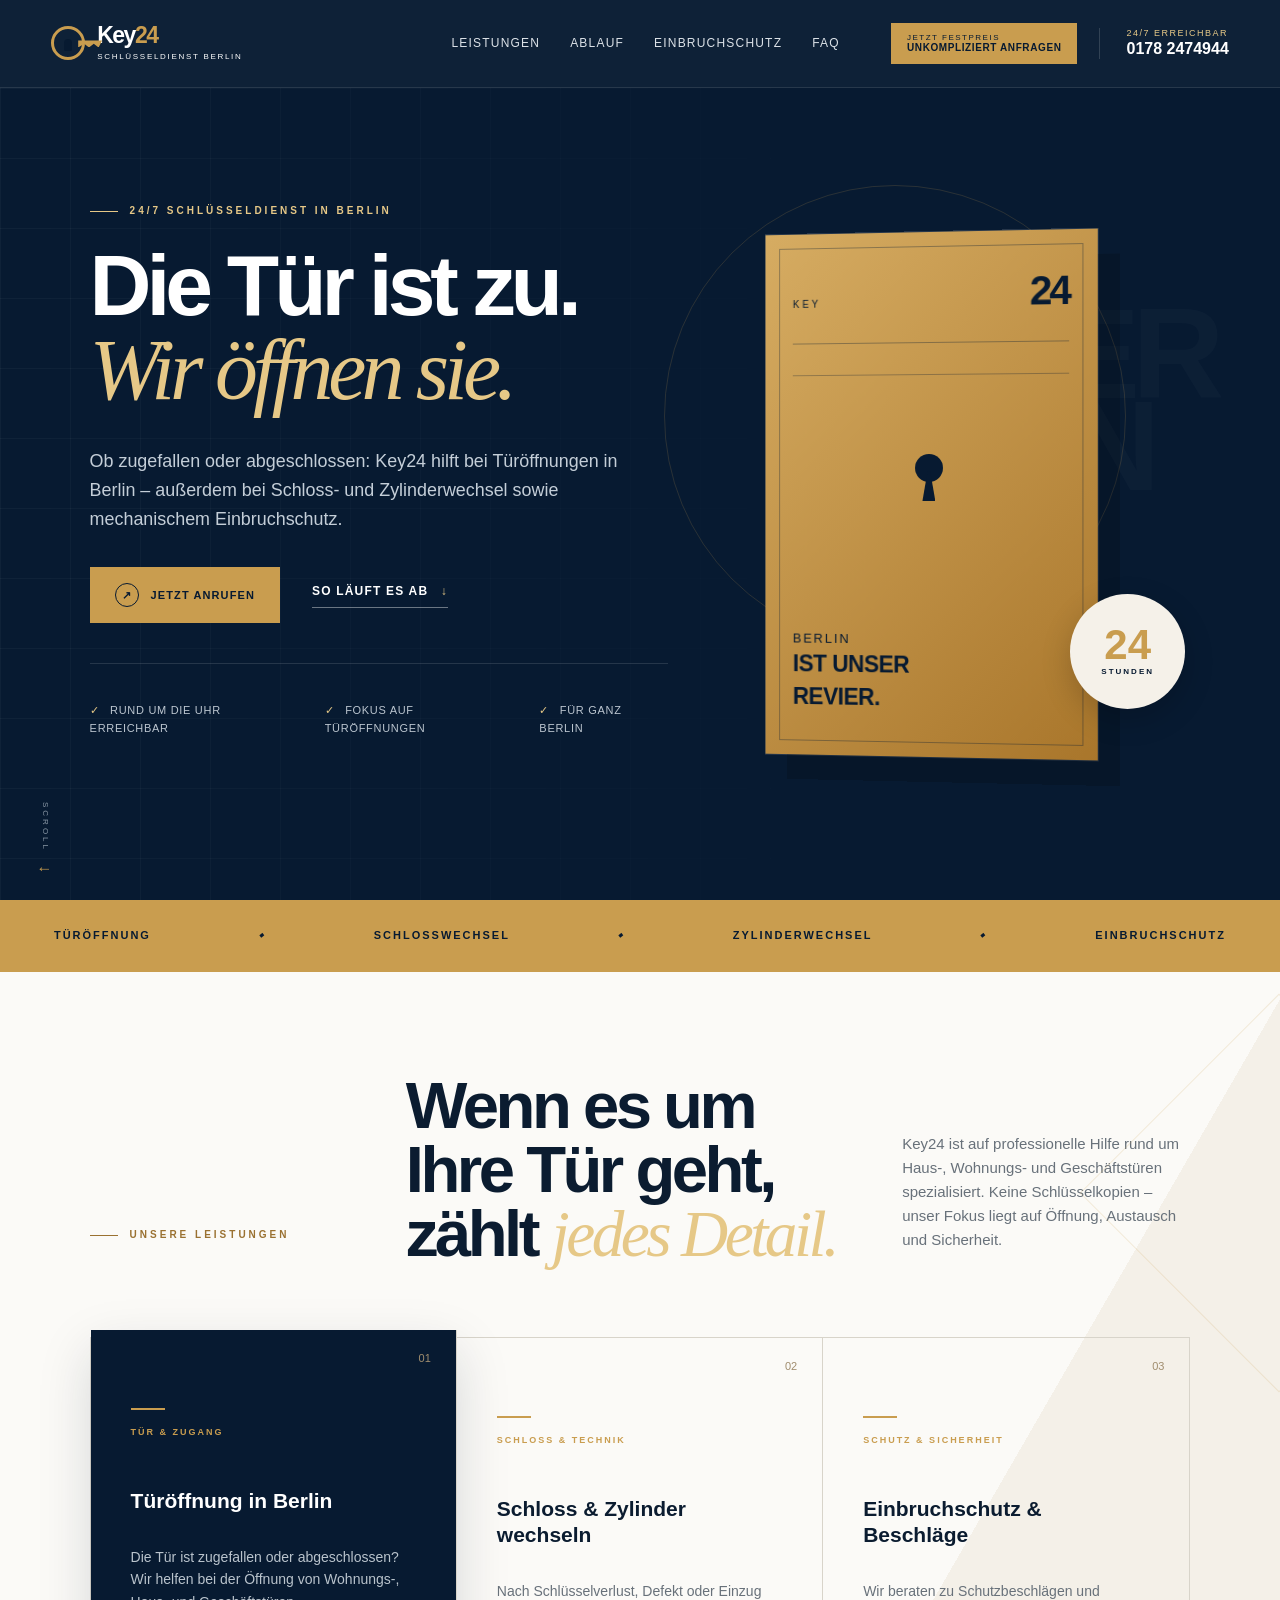
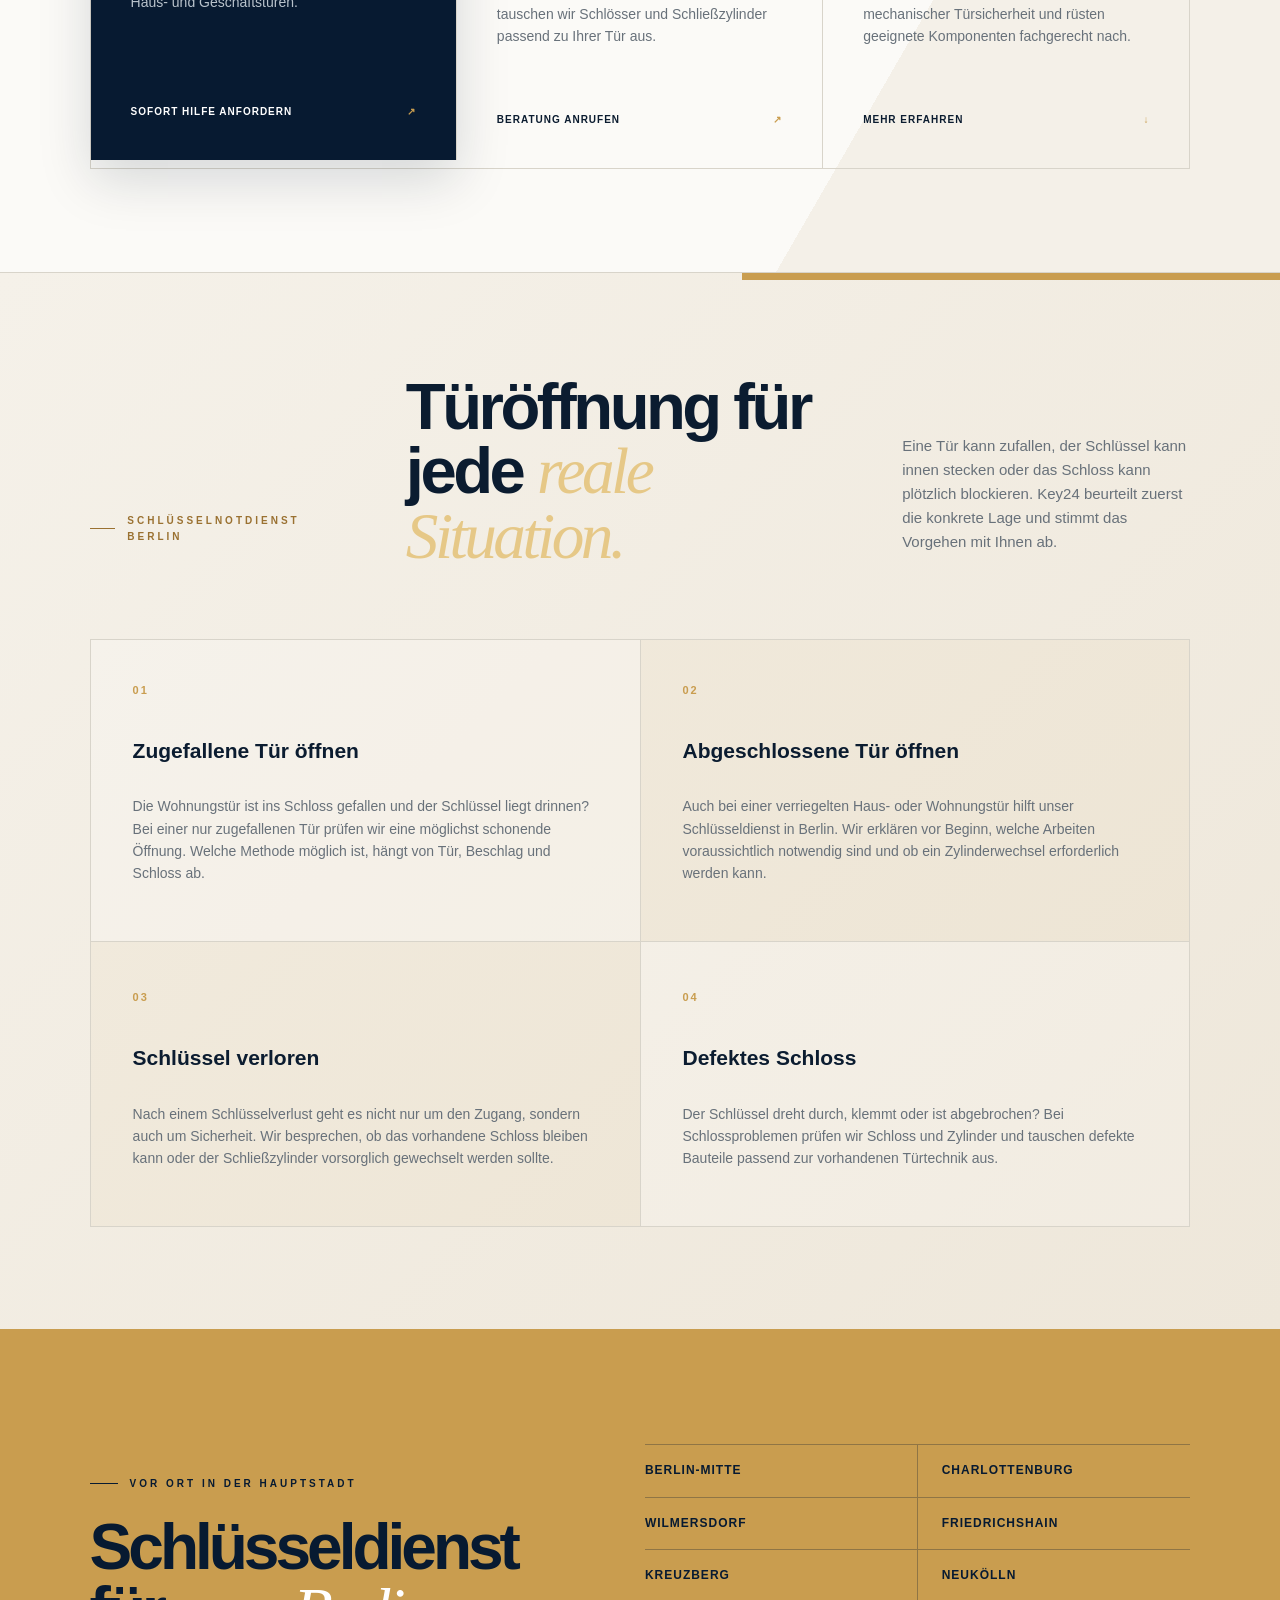
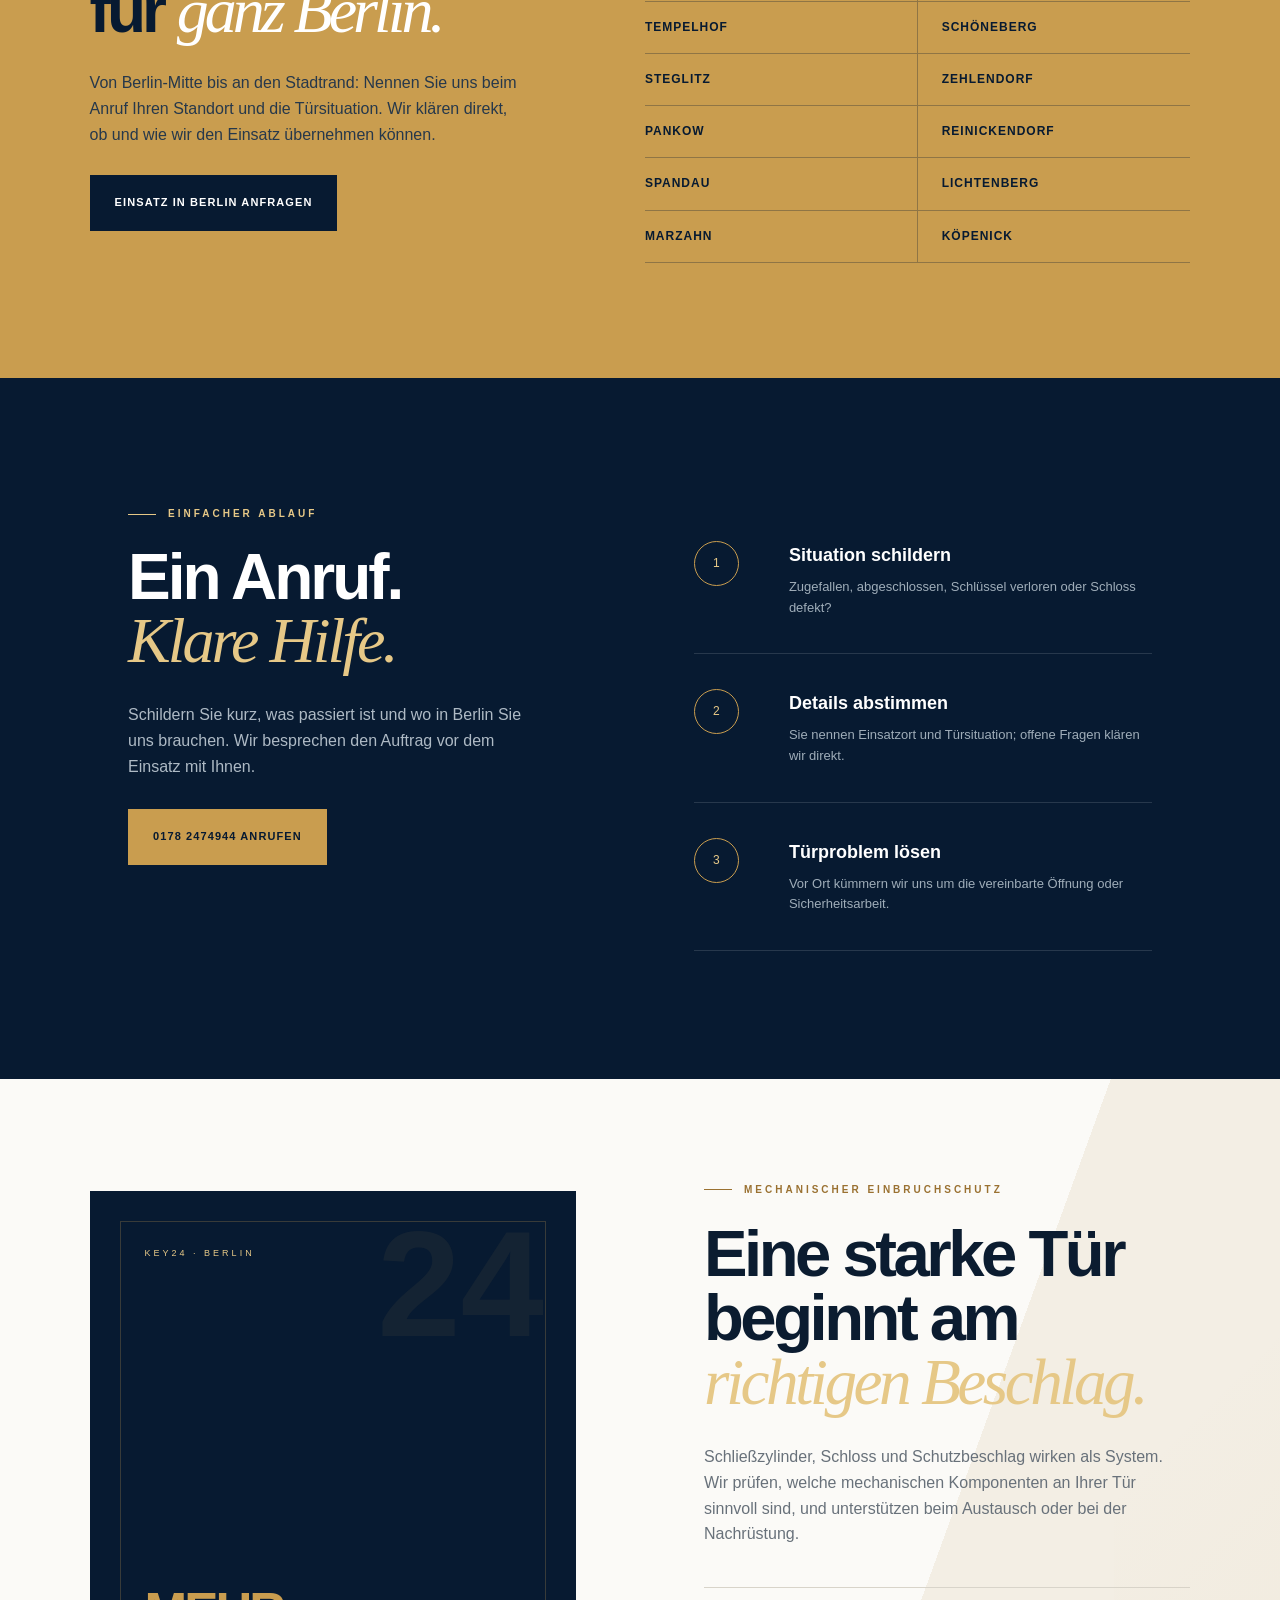
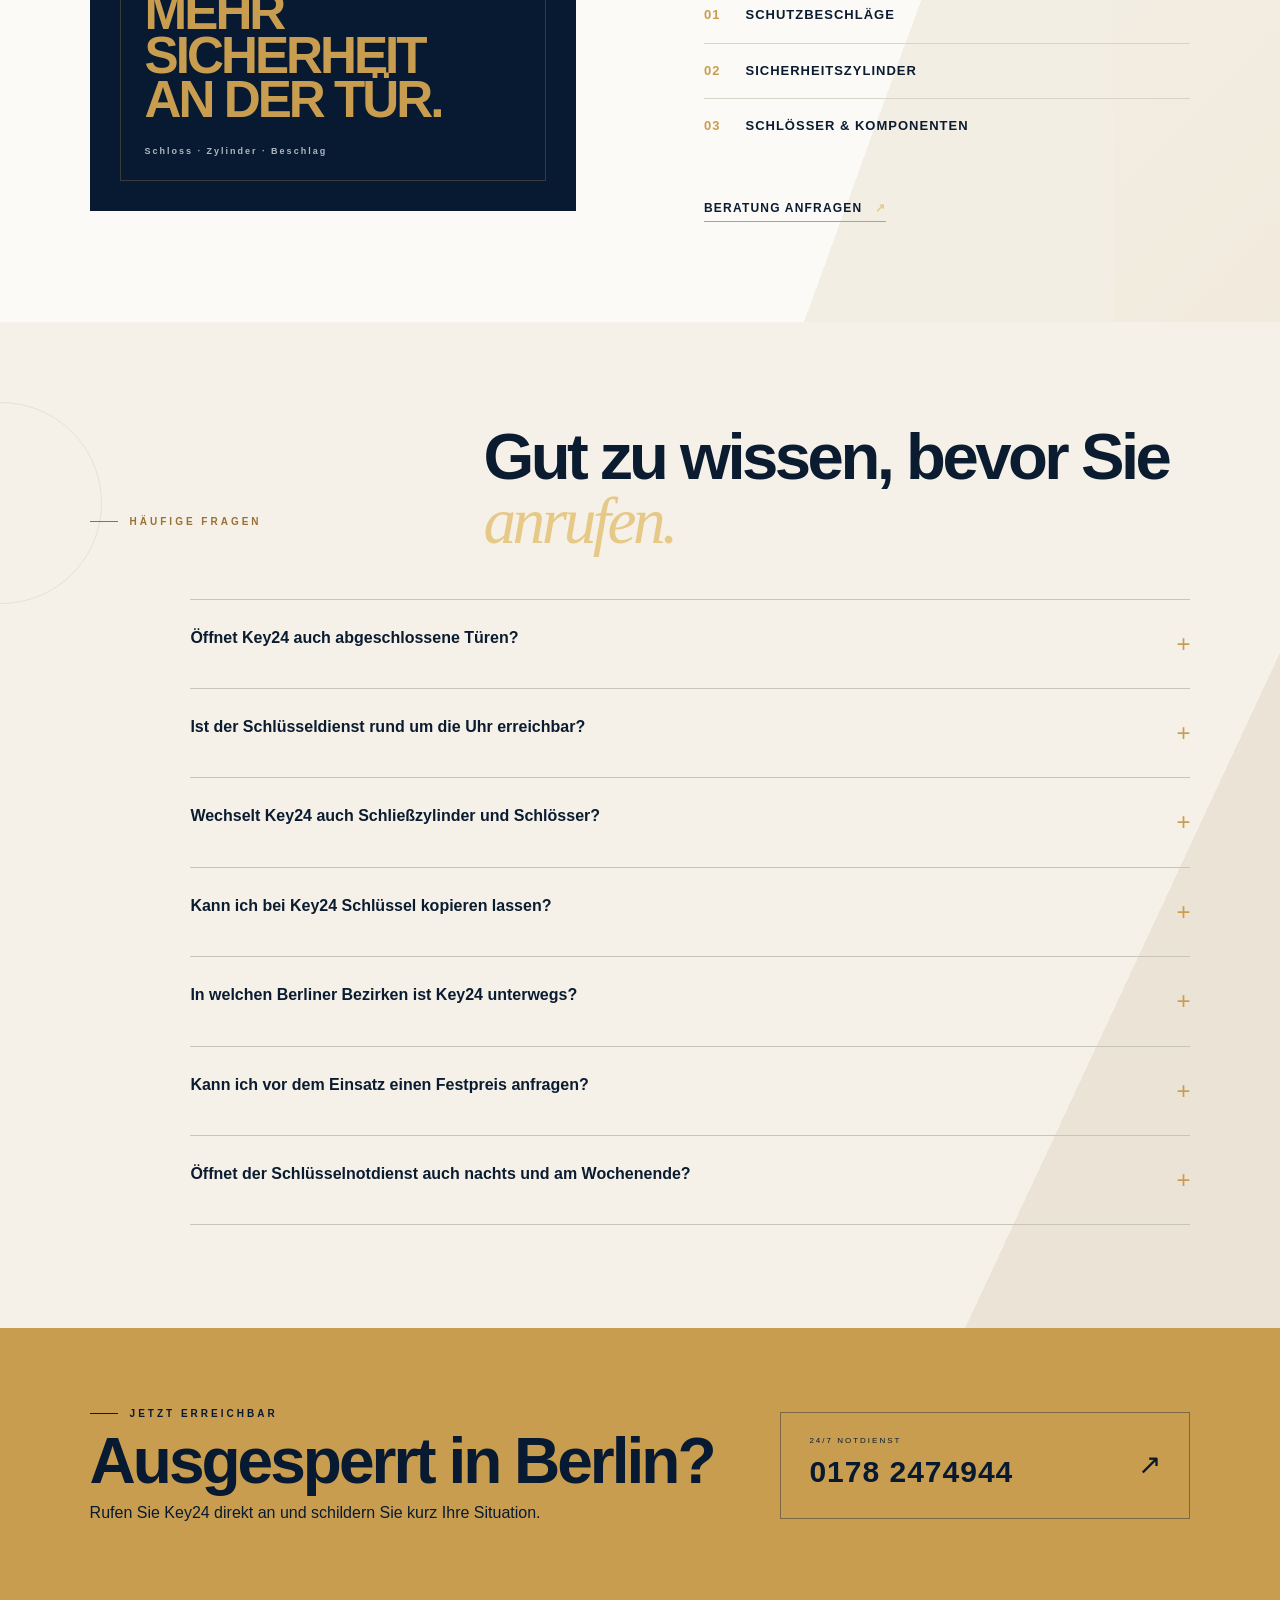
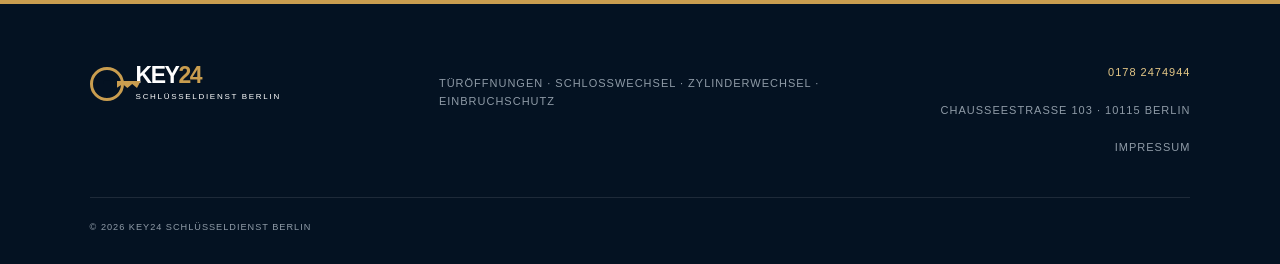
==== commit 08a66fb5: "Remove icons and tighten section transitions" ====
--- a/index.html
+++ b/index.html
@@ -102,21 +102,21 @@
       <div class="service-cards">
         <article class="service-card featured">
           <div class="card-number">01</div>
-          <svg class="service-icon" aria-hidden="true" viewBox="0 0 64 64"><path d="M13 56V8h34v48M21 56V16h26M38 35h2"/><path d="M8 56h48"/></svg>
+          <p class="service-label">Tür &amp; Zugang</p>
           <h3>Türöffnung in Berlin</h3>
           <p>Die Tür ist zugefallen oder abgeschlossen? Wir helfen bei der Öffnung von Wohnungs-, Haus- und Geschäftstüren.</p>
           <a href="tel:+491782474944">Sofort Hilfe anfordern <span>↗</span></a>
         </article>
         <article class="service-card">
           <div class="card-number">02</div>
-          <svg class="service-icon" aria-hidden="true" viewBox="0 0 64 64"><circle cx="32" cy="27" r="19"/><circle cx="32" cy="27" r="5"/><path d="m29 31-3 18h12l-3-18M13 27H7m50 0h-6"/></svg>
+          <p class="service-label">Schloss &amp; Technik</p>
           <h3>Schloss &amp; Zylinder wechseln</h3>
           <p>Nach Schlüsselverlust, Defekt oder Einzug tauschen wir Schlösser und Schließzylinder passend zu Ihrer Tür aus.</p>
           <a href="tel:+491782474944">Beratung anrufen <span>↗</span></a>
         </article>
         <article class="service-card">
           <div class="card-number">03</div>
-          <svg class="service-icon" aria-hidden="true" viewBox="0 0 64 64"><path d="M32 6 53 14v16c0 14-8 23-21 28C19 53 11 44 11 30V14Z"/><path d="m22 31 7 7 14-16"/></svg>
+          <p class="service-label">Schutz &amp; Sicherheit</p>
           <h3>Einbruchschutz &amp; Beschläge</h3>
           <p>Wir beraten zu Schutzbeschlägen und mechanischer Türsicherheit und rüsten geeignete Komponenten fachgerecht nach.</p>
           <a href="#schutz">Mehr erfahren <span>↓</span></a>
@@ -131,10 +131,10 @@
         <p>Eine Tür kann zufallen, der Schlüssel kann innen stecken oder das Schloss kann plötzlich blockieren. Key24 beurteilt zuerst die konkrete Lage und stimmt das Vorgehen mit Ihnen ab.</p>
       </div>
       <div class="expertise-grid">
-        <article><svg aria-hidden="true" viewBox="0 0 48 48"><path d="M8 41V7h25v34M14 41V13h19M26 25h1M5 41h36"/></svg><h3>Zugefallene Tür öffnen</h3><p>Die Wohnungstür ist ins Schloss gefallen und der Schlüssel liegt drinnen? Bei einer nur zugefallenen Tür prüfen wir eine möglichst schonende Öffnung. Welche Methode möglich ist, hängt von Tür, Beschlag und Schloss ab.</p></article>
-        <article><svg aria-hidden="true" viewBox="0 0 48 48"><path d="M8 41V7h25v34M14 41V13h19M5 41h36"/><path d="m24 24 17-9M35 13l6 2-2 6"/></svg><h3>Abgeschlossene Tür öffnen</h3><p>Auch bei einer verriegelten Haus- oder Wohnungstür hilft unser Schlüsseldienst in Berlin. Wir erklären vor Beginn, welche Arbeiten voraussichtlich notwendig sind und ob ein Zylinderwechsel erforderlich werden kann.</p></article>
-        <article><svg aria-hidden="true" viewBox="0 0 48 48"><circle cx="17" cy="19" r="9"/><path d="M25 22h18l-4 5-4-3-4 4-4-4-3 3M17 15v8"/></svg><h3>Schlüssel verloren</h3><p>Nach einem Schlüsselverlust geht es nicht nur um den Zugang, sondern auch um Sicherheit. Wir besprechen, ob das vorhandene Schloss bleiben kann oder der Schließzylinder vorsorglich gewechselt werden sollte.</p></article>
-        <article><svg aria-hidden="true" viewBox="0 0 48 48"><path d="M7 39 28 18M25 9l14 14M30 7l11 11M8 32l8 8M28 18l-7-7 5-5 7 7"/></svg><h3>Defektes Schloss</h3><p>Der Schlüssel dreht durch, klemmt oder ist abgebrochen? Bei Schlossproblemen prüfen wir Schloss und Zylinder und tauschen defekte Bauteile passend zur vorhandenen Türtechnik aus.</p></article>
+        <article><b class="topic-number">01</b><h3>Zugefallene Tür öffnen</h3><p>Die Wohnungstür ist ins Schloss gefallen und der Schlüssel liegt drinnen? Bei einer nur zugefallenen Tür prüfen wir eine möglichst schonende Öffnung. Welche Methode möglich ist, hängt von Tür, Beschlag und Schloss ab.</p></article>
+        <article><b class="topic-number">02</b><h3>Abgeschlossene Tür öffnen</h3><p>Auch bei einer verriegelten Haus- oder Wohnungstür hilft unser Schlüsseldienst in Berlin. Wir erklären vor Beginn, welche Arbeiten voraussichtlich notwendig sind und ob ein Zylinderwechsel erforderlich werden kann.</p></article>
+        <article><b class="topic-number">03</b><h3>Schlüssel verloren</h3><p>Nach einem Schlüsselverlust geht es nicht nur um den Zugang, sondern auch um Sicherheit. Wir besprechen, ob das vorhandene Schloss bleiben kann oder der Schließzylinder vorsorglich gewechselt werden sollte.</p></article>
+        <article><b class="topic-number">04</b><h3>Defektes Schloss</h3><p>Der Schlüssel dreht durch, klemmt oder ist abgebrochen? Bei Schlossproblemen prüfen wir Schloss und Zylinder und tauschen defekte Bauteile passend zur vorhandenen Türtechnik aus.</p></article>
       </div>
     </section>
 
@@ -164,8 +164,9 @@
 
     <section class="section security" id="schutz">
       <div class="security-visual" aria-hidden="true">
-        <div class="arch"><span></span></div>
-        <p>MEHR<br>SICHERHEIT</p>
+        <span class="security-kicker">KEY24 · BERLIN</span>
+        <strong>MEHR<br>SICHERHEIT<br>AN DER TÜR.</strong>
+        <p>Schloss · Zylinder · Beschlag</p>
       </div>
       <div class="security-copy">
         <p class="eyebrow dark"><span></span> Mechanischer Einbruchschutz</p>
--- a/styles.css
+++ b/styles.css
@@ -10,3 +10,7 @@
 @media(max-width:1160px){.header-price{display:none}}
 @media(max-width:1000px){.header-actions{margin-left:auto}.expertise-grid{grid-template-columns:1fr 1fr}.local-section{gap:6vw}}
 @media(max-width:720px){.header-actions{display:none}.expertise-grid{grid-template-columns:1fr}.expertise-grid article{padding:30px 26px}.local-section{grid-template-columns:1fr;padding:80px 22px;gap:55px}.districts span{font-size:10px}.districts span:nth-child(even){padding-left:12px}}
+
+/* Icon-free editorial layout */
+.services,.expertise,.security,.faq{position:relative;overflow:hidden}.services:before,.expertise:before,.security:before,.faq:before{content:"";position:absolute;pointer-events:none}.services:before{width:280px;height:280px;right:-140px;top:80px;border:1px solid rgba(201,157,79,.18);transform:rotate(45deg)}.expertise:before{width:42%;height:7px;right:0;top:0;background:var(--gold)}.security:before{width:38%;height:100%;right:-25%;top:0;background:linear-gradient(135deg,transparent 30%,rgba(201,157,79,.08))}.faq:before{width:200px;height:200px;left:-100px;top:80px;border:1px solid rgba(7,26,49,.08);border-radius:50%}.service-label{margin:38px 0 48px!important;color:var(--gold)!important;font-size:9px!important;text-transform:uppercase;letter-spacing:2px;font-weight:800}.service-label:before{content:"";display:block;width:34px;height:2px;background:var(--gold);margin-bottom:15px}.service-icon,.line-icon,.expertise-grid svg,.arch{display:none!important}.topic-number{display:block;color:var(--gold);font-size:11px;letter-spacing:2px;margin-bottom:34px}.expertise-grid article{min-height:285px;display:flex;flex-direction:column;justify-content:flex-end;background:rgba(255,255,255,.18)}.expertise-grid article:nth-child(2),.expertise-grid article:nth-child(3){background:rgba(201,157,79,.055)}.security-visual{display:flex;place-items:unset;align-items:flex-start;justify-content:flex-end;flex-direction:column;padding:55px}.security-visual:after{content:"24";position:absolute;right:32px;top:18px;font-size:150px;line-height:1;font-weight:800;color:rgba(201,157,79,.07)}.security-visual .security-kicker{color:var(--gold-light);font-size:9px;letter-spacing:3px;margin-bottom:auto}.security-visual strong{position:relative;font-size:clamp(38px,4vw,62px);line-height:.86;letter-spacing:-3px;color:var(--gold);z-index:1}.security-visual p{position:relative;left:auto;bottom:auto;margin:25px 0 0;font-size:9px;line-height:1;letter-spacing:2px;color:#aeb8c2}.section{padding-top:clamp(75px,8vw,115px);padding-bottom:clamp(75px,8vw,115px)}.services{background:linear-gradient(120deg,var(--paper) 0 72%,#f4f0e8 72%)}.expertise{background:linear-gradient(135deg,var(--cream),#eee7da)}.security{background:linear-gradient(110deg,var(--paper) 0 70%,#f3eee4 70%)}.faq{background:linear-gradient(115deg,var(--cream) 0 82%,#ebe3d5 82%)}
+@media(max-width:720px){.section{padding-top:68px;padding-bottom:68px}.service-label{margin:28px 0 35px!important}.expertise-grid article{min-height:0}.security-visual{padding:38px;height:380px}.security-visual strong{font-size:41px}.security-visual:after{font-size:110px}.services{background:linear-gradient(135deg,var(--paper) 0 90%,#f4f0e8 90%)}.security{background:var(--paper)}}
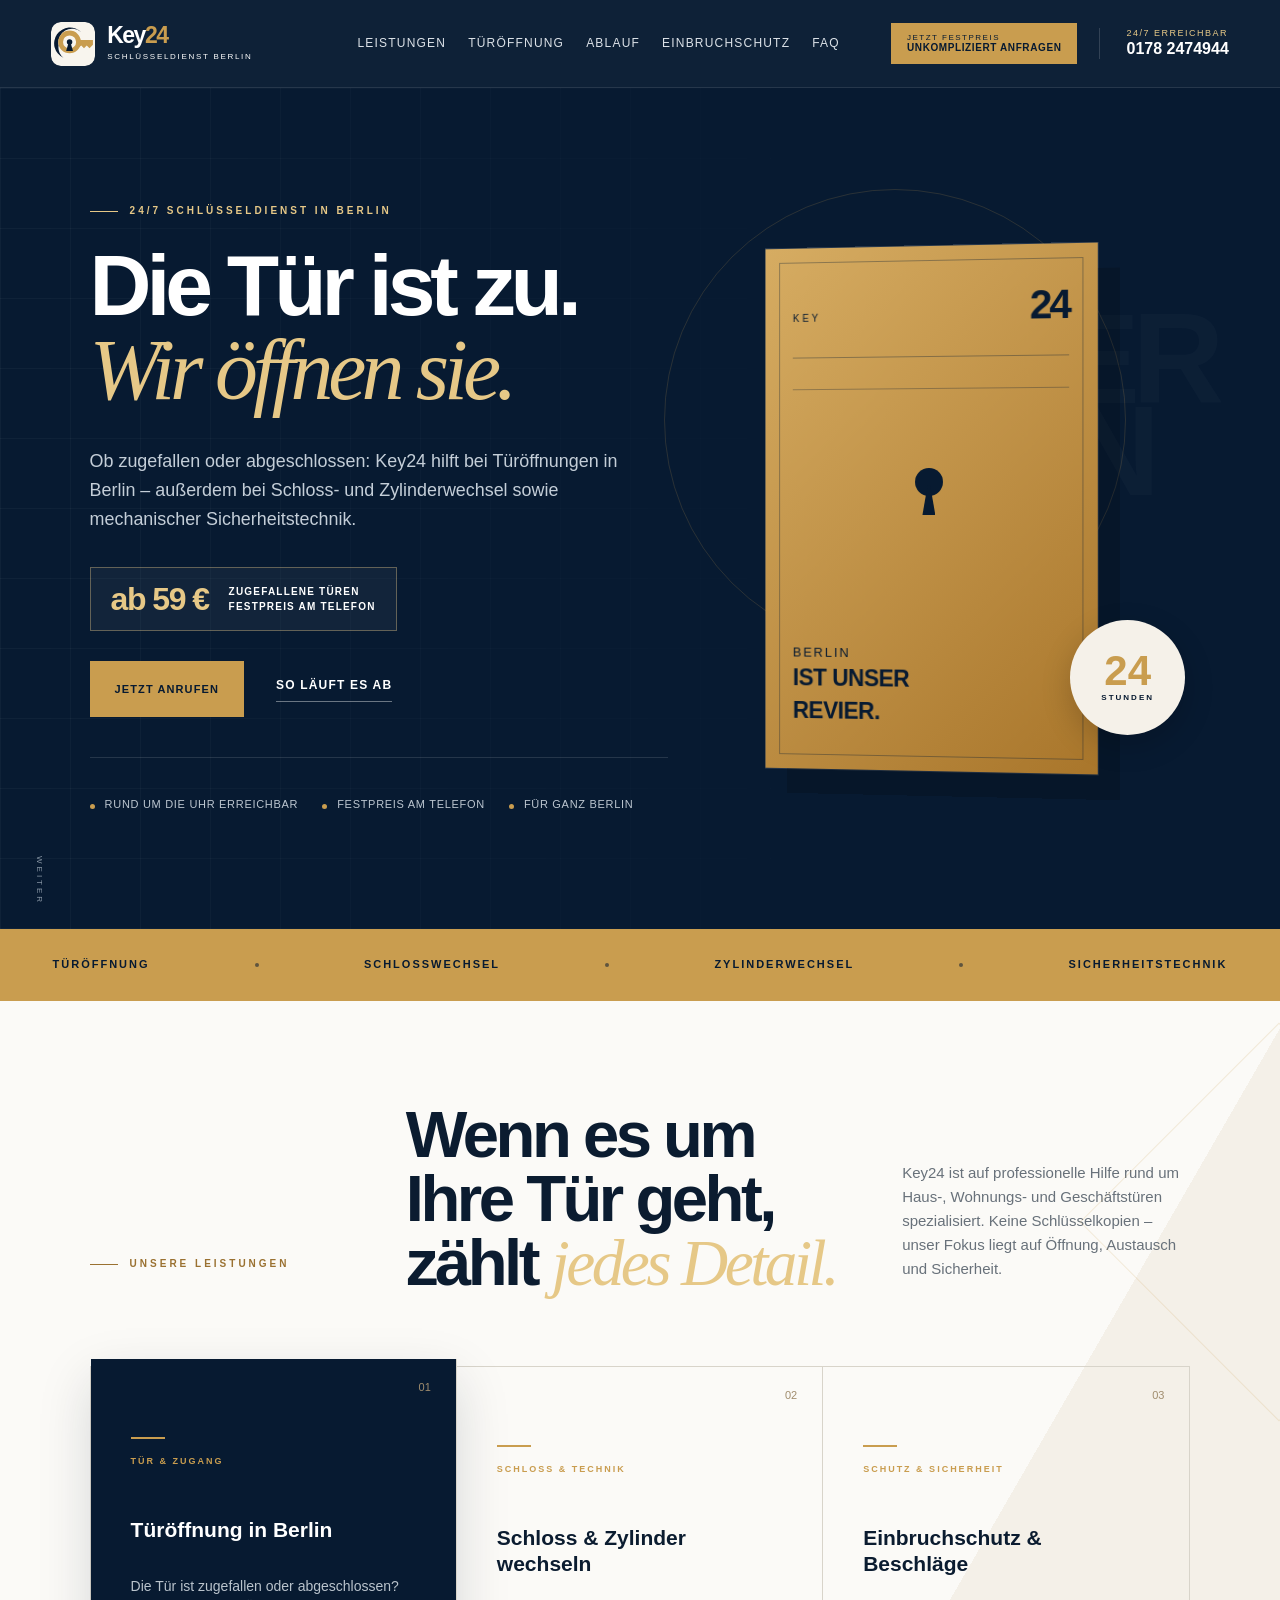
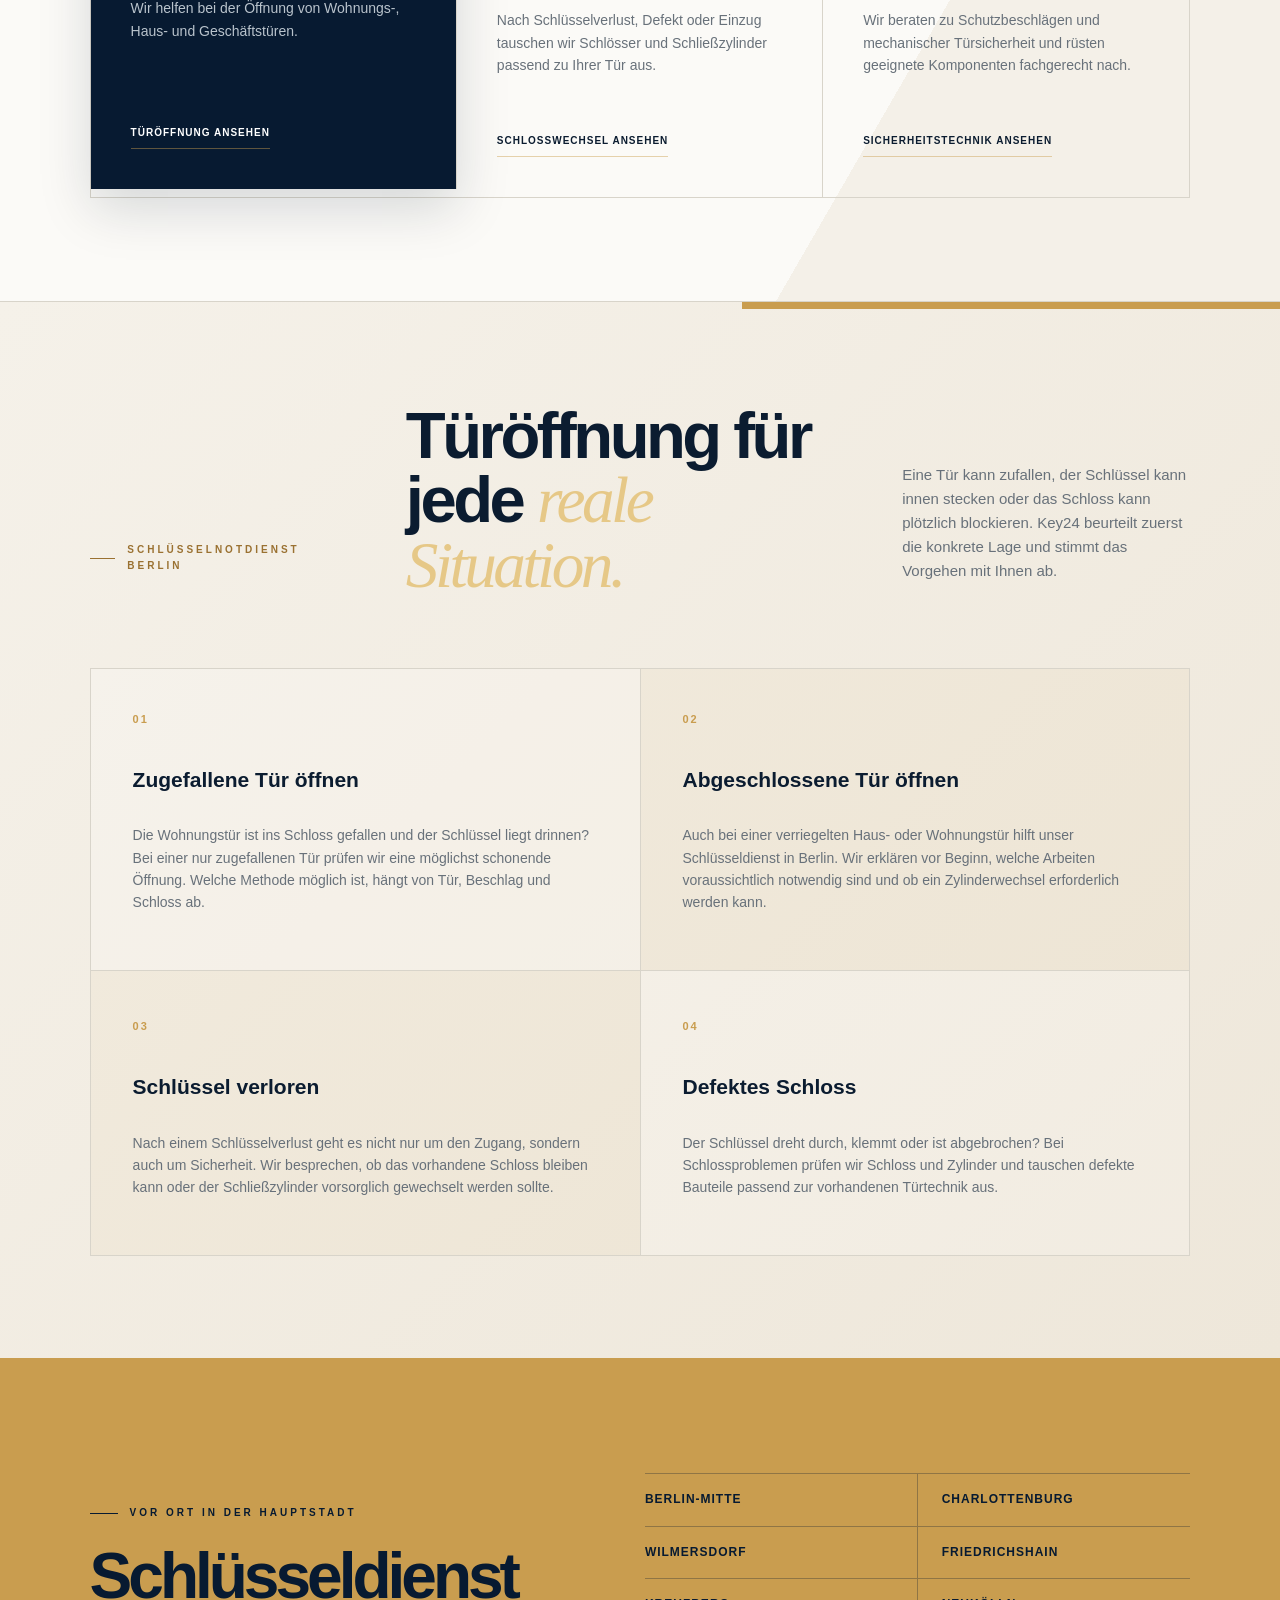
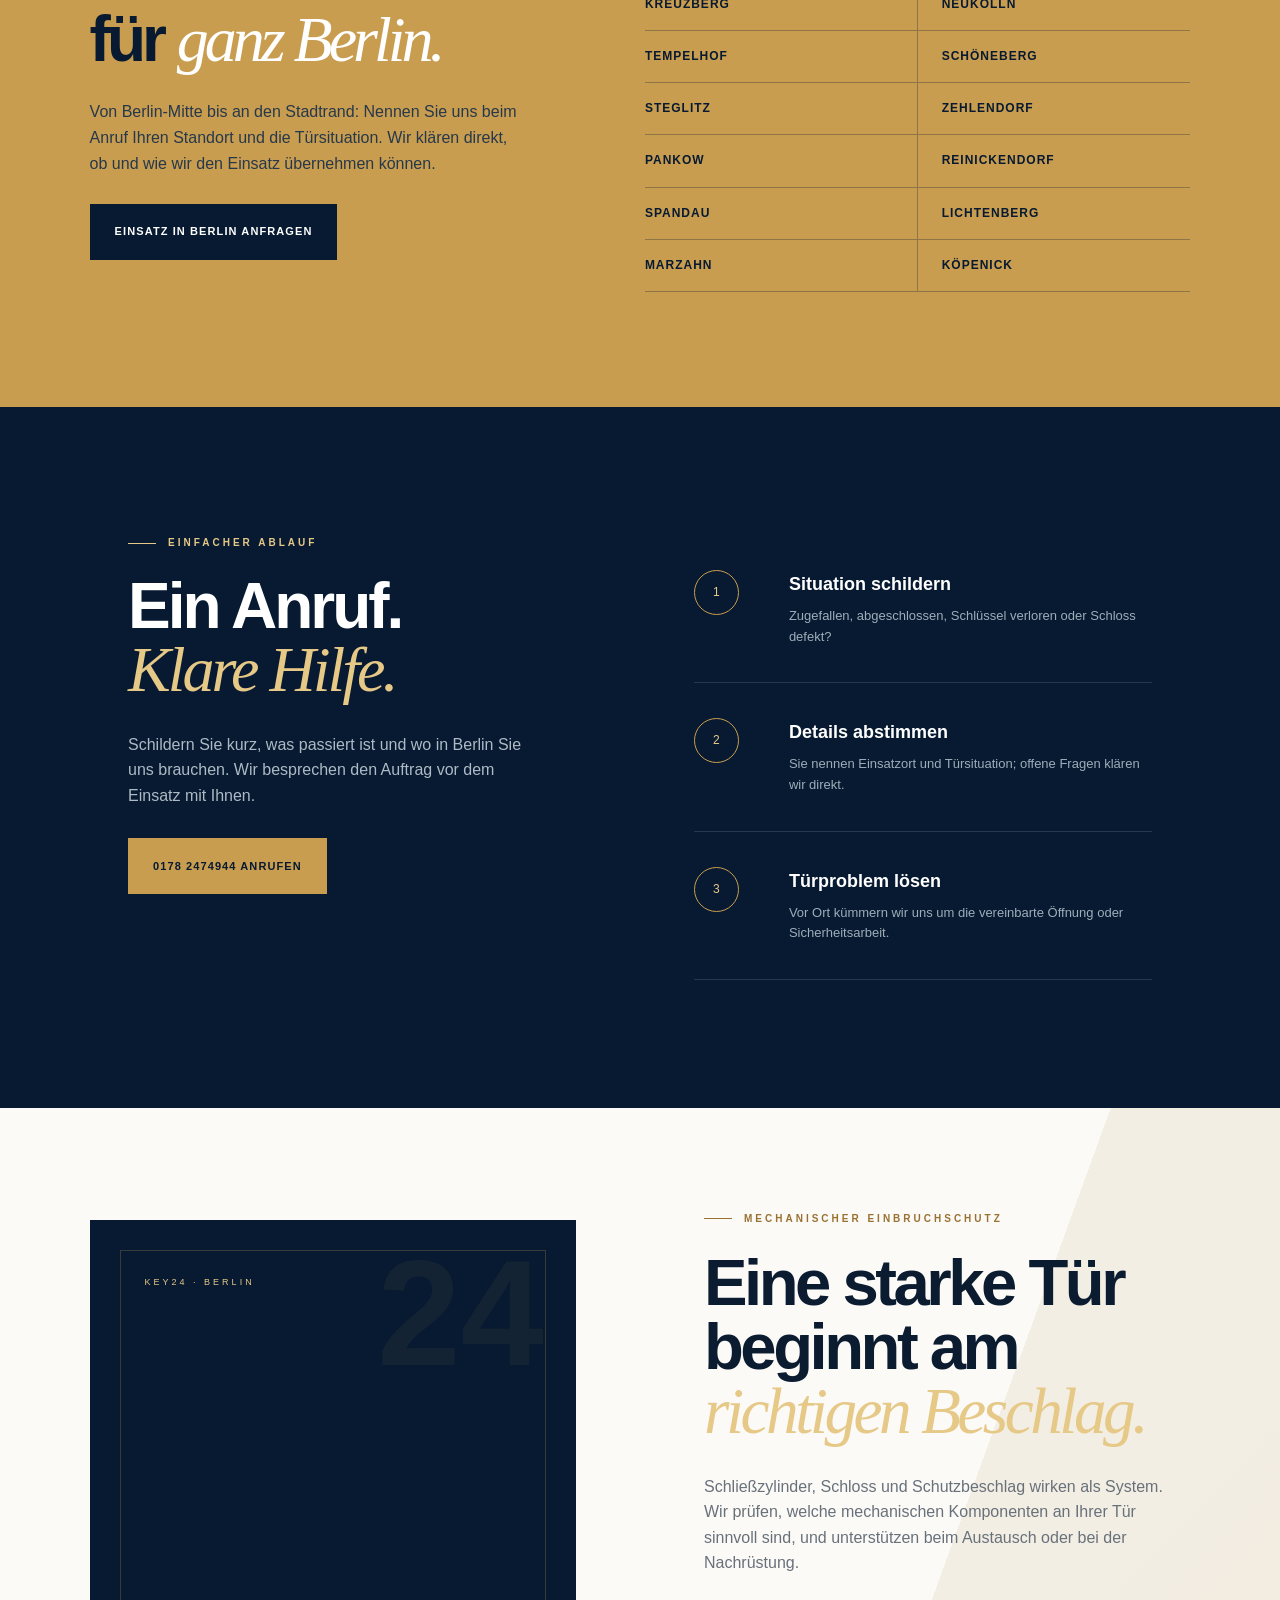
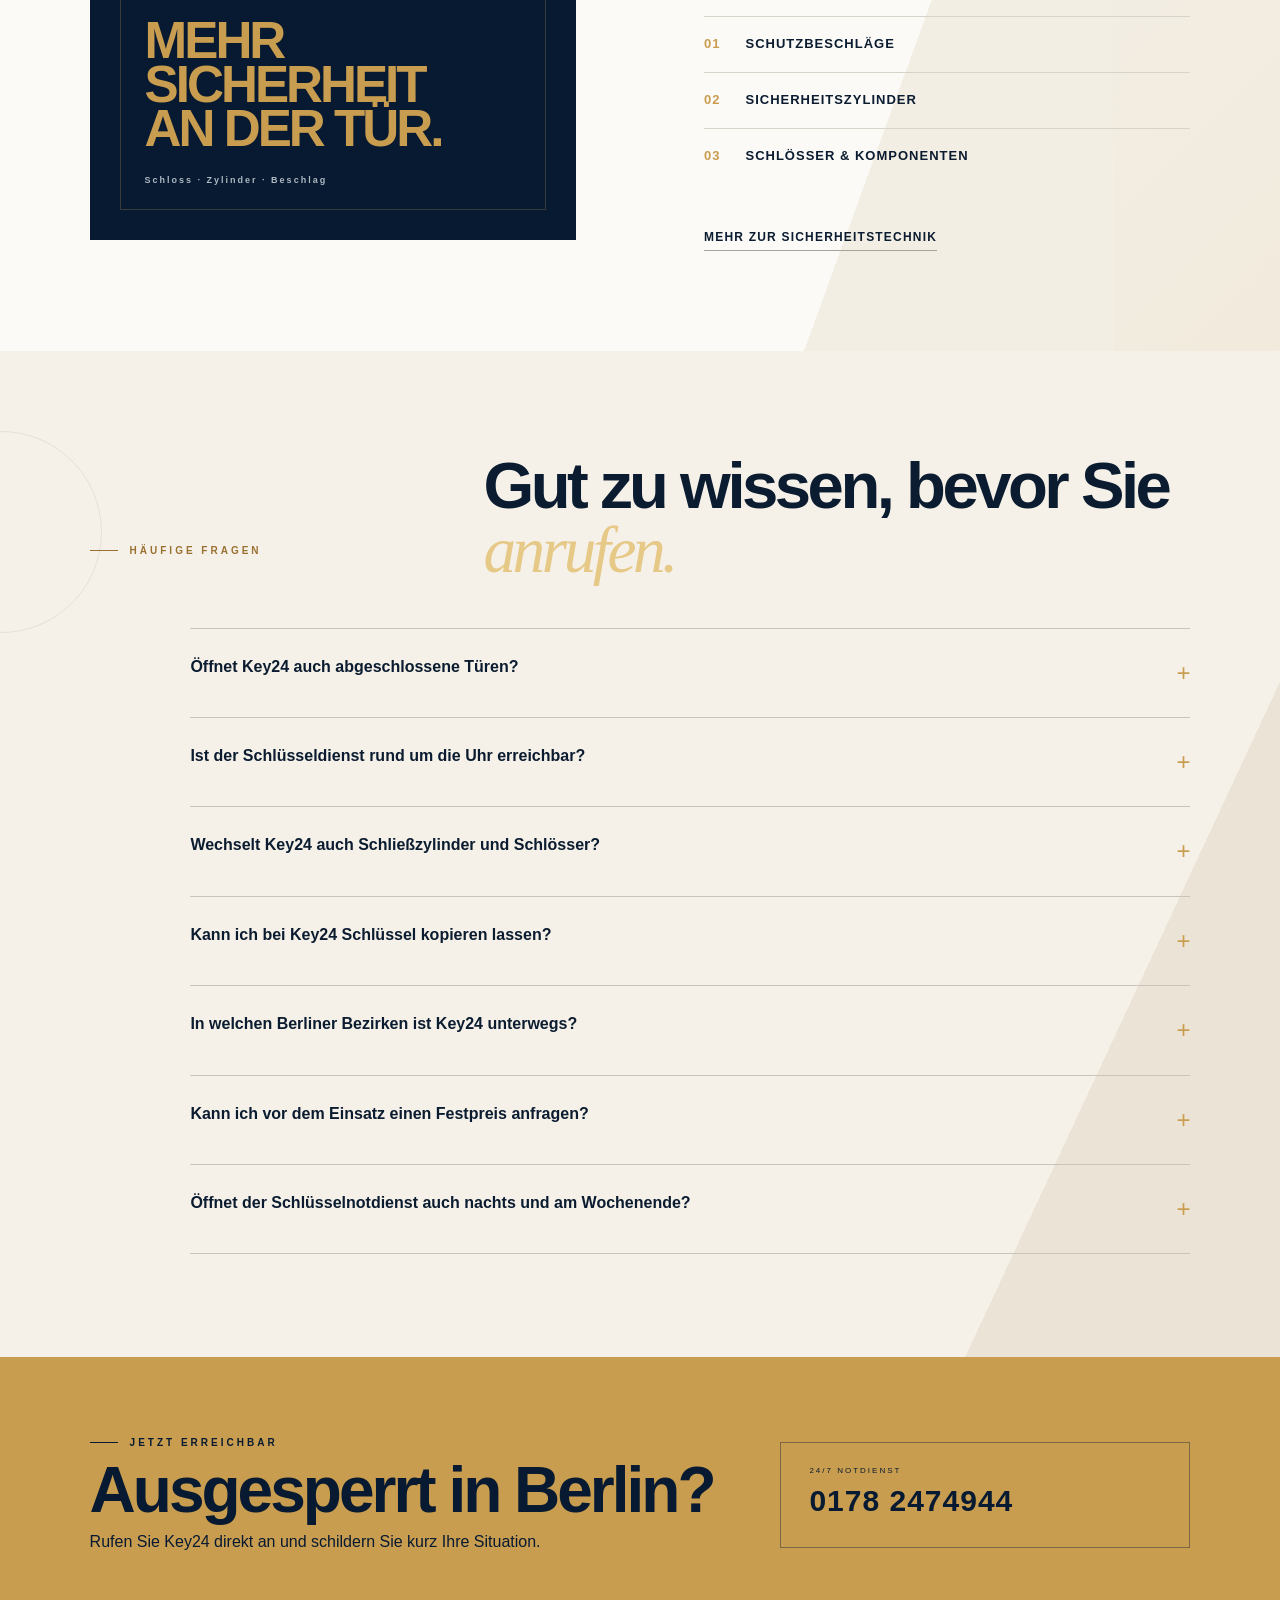
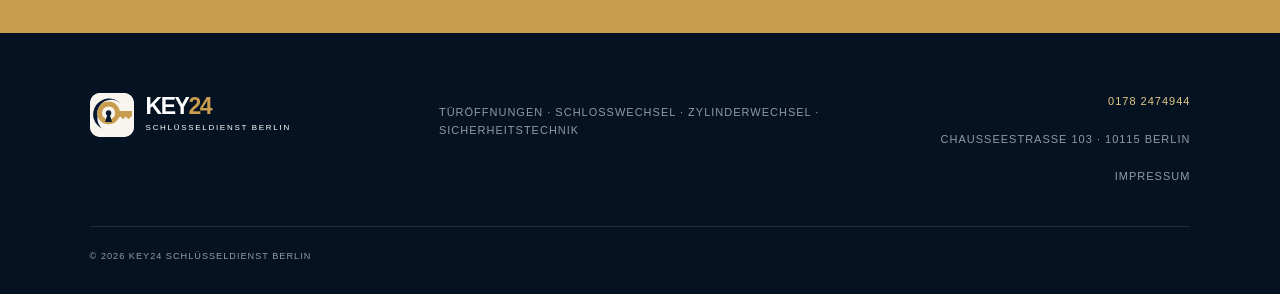
==== commit de7c78a6: "Add service pages, favicon assets and technical SEO" ====
--- a/index.html
+++ b/index.html
@@ -3,39 +3,98 @@
 <head>
   <meta charset="utf-8">
   <meta name="viewport" content="width=device-width, initial-scale=1">
-  <title>Schlüsseldienst Berlin 24h | Key24 Türöffnung</title>
-  <meta name="description" content="Key24 Schlüsseldienst Berlin: Türöffnung, Schloss- und Zylinderwechsel sowie Einbruchschutz. 24/7 erreichbar – jetzt anrufen: 0178 2474944.">
+  <title>Schlüsseldienst Berlin 24/7 | Türöffnung ab 59 €</title>
+  <meta name="description" content="Key24 Schlüsseldienst Berlin: zugefallene Türen ab 59 €, Festpreis am Telefon. 24/7 Türöffnung, Schlosswechsel und Sicherheitstechnik.">
   <meta name="robots" content="index,follow,max-image-preview:large">
+  <link rel="canonical" href="https://xn--schlsseldienstberlin-key24-1zc.de/">
   <meta name="theme-color" content="#071a31">
   <meta property="og:type" content="website">
   <meta property="og:locale" content="de_DE">
-  <meta property="og:title" content="Key24 Schlüsseldienst Berlin – 24/7 Türöffnung">
-  <meta property="og:description" content="Zugefallen oder abgeschlossen? Key24 hilft in Berlin – bei Türöffnungen, Schloss- und Zylinderwechsel sowie Einbruchschutz.">
-  <meta property="og:image" content="assets/key24-logo.jpeg">
-  <link rel="icon" href="assets/favicon.svg" type="image/svg+xml">
+  <meta property="og:url" content="https://xn--schlsseldienstberlin-key24-1zc.de/">
+  <meta property="og:title" content="Key24 Schlüsseldienst Berlin – Türöffnung ab 59 €">
+  <meta property="og:description" content="Zugefallene Türen ab 59 €. Festpreis und Anfahrt direkt am Telefon vereinbaren. Key24 ist in Berlin 24/7 erreichbar.">
+  <meta property="og:image" content="https://xn--schlsseldienstberlin-key24-1zc.de/assets/key24-logo.jpeg">
+  <meta property="og:image:alt" content="Key24 Schlüsseldienst Berlin Logo">
+  <meta name="twitter:card" content="summary_large_image">
+  <link rel="icon" href="/assets/favicon.svg" type="image/svg+xml" sizes="any">
+  <link rel="icon" href="/assets/favicon-48.png" type="image/png" sizes="48x48">
+  <link rel="apple-touch-icon" href="/assets/apple-touch-icon.png" sizes="180x180">
+  <link rel="manifest" href="/site.webmanifest">
   <link rel="stylesheet" href="styles.css">
   <script type="application/ld+json">
   {
     "@context": "https://schema.org",
-    "@type": "Locksmith",
-    "name": "Key24 Schlüsseldienst Berlin",
-    "description": "Schlüsseldienst für Türöffnungen, Schloss- und Zylinderwechsel sowie Einbruchschutz in Berlin.",
-    "telephone": "+491782474944",
-    "address": {
-      "@type": "PostalAddress",
-      "streetAddress": "Chausseestraße 103",
-      "postalCode": "10115",
-      "addressLocality": "Berlin",
-      "addressCountry": "DE"
-    },
-    "areaServed": {"@type": "City", "name": "Berlin"},
-    "openingHoursSpecification": [{
-      "@type": "OpeningHoursSpecification",
-      "dayOfWeek": ["Monday", "Tuesday", "Wednesday", "Thursday", "Friday", "Saturday", "Sunday"],
-      "opens": "00:00",
-      "closes": "23:59"
-    }],
-    "image": "assets/key24-logo.jpeg"
+    "@graph": [
+      {
+        "@type": "Locksmith",
+        "@id": "https://xn--schlsseldienstberlin-key24-1zc.de/#business",
+        "name": "Key24 Schlüsseldienst Berlin",
+        "url": "https://xn--schlsseldienstberlin-key24-1zc.de/",
+        "description": "Schlüsseldienst für Türöffnungen, Schloss- und Zylinderwechsel sowie mechanische Sicherheitstechnik in Berlin.",
+        "telephone": "+491782474944",
+        "image": "https://xn--schlsseldienstberlin-key24-1zc.de/assets/key24-logo.jpeg",
+        "logo": "https://xn--schlsseldienstberlin-key24-1zc.de/assets/favicon.svg",
+        "priceRange": "€€",
+        "address": {
+          "@type": "PostalAddress",
+          "streetAddress": "Chausseestraße 103",
+          "postalCode": "10115",
+          "addressLocality": "Berlin",
+          "addressCountry": "DE"
+        },
+        "areaServed": {"@type": "City", "name": "Berlin"},
+        "openingHoursSpecification": [{
+          "@type": "OpeningHoursSpecification",
+          "dayOfWeek": ["Monday", "Tuesday", "Wednesday", "Thursday", "Friday", "Saturday", "Sunday"],
+          "opens": "00:00",
+          "closes": "23:59"
+        }]
+      },
+      {
+        "@type": "WebSite",
+        "@id": "https://xn--schlsseldienstberlin-key24-1zc.de/#website",
+        "url": "https://xn--schlsseldienstberlin-key24-1zc.de/",
+        "name": "Key24 Schlüsseldienst Berlin",
+        "inLanguage": "de-DE",
+        "publisher": {"@id": "https://xn--schlsseldienstberlin-key24-1zc.de/#business"}
+      },
+      {
+        "@type": "WebPage",
+        "@id": "https://xn--schlsseldienstberlin-key24-1zc.de/#webpage",
+        "url": "https://xn--schlsseldienstberlin-key24-1zc.de/",
+        "name": "Schlüsseldienst Berlin 24/7 | Türöffnung ab 59 €",
+        "description": "Zugefallene Türen ab 59 €. Festpreis am Telefon. 24/7 Türöffnung, Schlosswechsel und Sicherheitstechnik in Berlin.",
+        "isPartOf": {"@id": "https://xn--schlsseldienstberlin-key24-1zc.de/#website"},
+        "about": {"@id": "https://xn--schlsseldienstberlin-key24-1zc.de/#business"},
+        "inLanguage": "de-DE"
+      },
+      {
+        "@type": "Service",
+        "@id": "https://xn--schlsseldienstberlin-key24-1zc.de/#tueroeffnung",
+        "name": "Türöffnung Berlin",
+        "serviceType": "Türöffnung und Schlüsselnotdienst",
+        "provider": {"@id": "https://xn--schlsseldienstberlin-key24-1zc.de/#business"},
+        "areaServed": {"@type": "City", "name": "Berlin"},
+        "offers": {
+          "@type": "Offer",
+          "price": "59",
+          "priceCurrency": "EUR",
+          "description": "Türöffnung einer nur zugefallenen Tür ab 59 €. Festpreis und Anfahrt werden vor dem Einsatz telefonisch vereinbart."
+        }
+      }
+    ]
+  }
+  </script>
+  <script type="application/ld+json">
+  {
+    "@context": "https://schema.org",
+    "@type": "FAQPage",
+    "mainEntity": [
+      {"@type":"Question","name":"Was kostet eine zugefallene Türöffnung in Berlin?","acceptedAnswer":{"@type":"Answer","text":"Die Öffnung einer nur zugefallenen, nicht abgeschlossenen Tür beginnt bei 59 €. Festpreis und Anfahrt werden vor dem Einsatz am Telefon vereinbart."}},
+      {"@type":"Question","name":"Ist Key24 rund um die Uhr erreichbar?","acceptedAnswer":{"@type":"Answer","text":"Key24 ist telefonisch 24 Stunden täglich, auch nachts, an Wochenenden und an Feiertagen erreichbar."}},
+      {"@type":"Question","name":"Wechselt Key24 Schlösser und Schließzylinder?","acceptedAnswer":{"@type":"Answer","text":"Ja. Key24 prüft und wechselt Schlösser und Schließzylinder nach Defekt, Schlüsselverlust, Umzug oder Sicherheitsbedarf. Material und Preis werden vorher abgestimmt."}},
+      {"@type":"Question","name":"Fertigt Key24 Schlüsselkopien an?","acceptedAnswer":{"@type":"Answer","text":"Nein. Key24 fertigt keine Schlüsselkopien an. Der Schwerpunkt liegt auf Türöffnungen, Schloss- und Zylinderwechsel sowie mechanischer Sicherheitstechnik."}}
+    ]
   }
   </script>
 </head>
@@ -43,11 +102,12 @@
   <a class="skip-link" href="#inhalt">Zum Inhalt</a>
   <header class="site-header">
     <a class="brand" href="#start" aria-label="Key24 Startseite">
-      <span class="brand-mark" aria-hidden="true"><span></span></span>
+      <img class="brand-icon" src="/assets/favicon.svg" width="44" height="44" alt="">
       <span><b>Key<span>24</span></b><small>Schlüsseldienst Berlin</small></span>
     </a>
     <nav aria-label="Hauptnavigation">
       <a href="#leistungen">Leistungen</a>
+      <a href="/tueroeffnung-berlin/">Türöffnung</a>
       <a href="#ablauf">Ablauf</a>
       <a href="#schutz">Einbruchschutz</a>
       <a href="#faq">FAQ</a>
@@ -65,15 +125,19 @@
       <div class="hero-copy">
         <p class="eyebrow"><span></span> 24/7 Schlüsseldienst in Berlin</p>
         <h1>Die Tür ist zu.<br><em>Wir öffnen sie.</em></h1>
-        <p class="hero-text">Ob zugefallen oder abgeschlossen: Key24 hilft bei Türöffnungen in Berlin – außerdem bei Schloss- und Zylinderwechsel sowie mechanischem Einbruchschutz.</p>
+        <p class="hero-text">Ob zugefallen oder abgeschlossen: Key24 hilft bei Türöffnungen in Berlin – außerdem bei Schloss- und Zylinderwechsel sowie mechanischer Sicherheitstechnik.</p>
+        <div class="hero-price" aria-label="Preis für eine zugefallene Tür">
+          <strong>ab 59 €</strong>
+          <span>Zugefallene Türen<br>Festpreis am Telefon</span>
+        </div>
         <div class="hero-actions">
-          <a class="button button-primary" href="tel:+491782474944"><span class="phone-icon" aria-hidden="true">↗</span> Jetzt anrufen</a>
-          <a class="text-link" href="#ablauf">So läuft es ab <span>↓</span></a>
+          <a class="button button-primary" href="tel:+491782474944">Jetzt anrufen</a>
+          <a class="text-link" href="#ablauf">So läuft es ab</a>
         </div>
         <ul class="trust-list" aria-label="Ihre Vorteile">
-          <li><span>✓</span> Rund um die Uhr erreichbar</li>
-          <li><span>✓</span> Fokus auf Türöffnungen</li>
-          <li><span>✓</span> Für ganz Berlin</li>
+          <li>Rund um die Uhr erreichbar</li>
+          <li>Festpreis am Telefon</li>
+          <li>Für ganz Berlin</li>
         </ul>
       </div>
       <div class="hero-visual" aria-label="Key24 – Türöffnung in Berlin">
@@ -86,11 +150,11 @@
         </div>
         <div class="roundel"><span>24</span><small>STUNDEN</small></div>
       </div>
-      <a class="scroll-cue" href="#leistungen" aria-label="Zu den Leistungen">SCROLL <span>↓</span></a>
+      <a class="scroll-cue" href="#leistungen" aria-label="Zu den Leistungen">WEITER</a>
     </section>
 
     <section class="service-strip" aria-label="Leistungsübersicht">
-      <span>Türöffnung</span><i>◆</i><span>Schlosswechsel</span><i>◆</i><span>Zylinderwechsel</span><i>◆</i><span>Einbruchschutz</span>
+      <span>Türöffnung</span><i></i><span>Schlosswechsel</span><i></i><span>Zylinderwechsel</span><i></i><span>Sicherheitstechnik</span>
     </section>
 
     <section class="section services" id="leistungen">
@@ -105,21 +169,21 @@
           <p class="service-label">Tür &amp; Zugang</p>
           <h3>Türöffnung in Berlin</h3>
           <p>Die Tür ist zugefallen oder abgeschlossen? Wir helfen bei der Öffnung von Wohnungs-, Haus- und Geschäftstüren.</p>
-          <a href="tel:+491782474944">Sofort Hilfe anfordern <span>↗</span></a>
+          <a href="/tueroeffnung-berlin/">Türöffnung ansehen</a>
         </article>
         <article class="service-card">
           <div class="card-number">02</div>
           <p class="service-label">Schloss &amp; Technik</p>
           <h3>Schloss &amp; Zylinder wechseln</h3>
           <p>Nach Schlüsselverlust, Defekt oder Einzug tauschen wir Schlösser und Schließzylinder passend zu Ihrer Tür aus.</p>
-          <a href="tel:+491782474944">Beratung anrufen <span>↗</span></a>
+          <a href="/schlosswechsel-berlin/">Schlosswechsel ansehen</a>
         </article>
         <article class="service-card">
           <div class="card-number">03</div>
           <p class="service-label">Schutz &amp; Sicherheit</p>
           <h3>Einbruchschutz &amp; Beschläge</h3>
           <p>Wir beraten zu Schutzbeschlägen und mechanischer Türsicherheit und rüsten geeignete Komponenten fachgerecht nach.</p>
-          <a href="#schutz">Mehr erfahren <span>↓</span></a>
+          <a href="/sicherheitstechnik-berlin/">Sicherheitstechnik ansehen</a>
         </article>
       </div>
     </section>
@@ -177,7 +241,7 @@
           <div><b>02</b><span>Sicherheitszylinder</span></div>
           <div><b>03</b><span>Schlösser &amp; Komponenten</span></div>
         </div>
-        <a class="text-link dark-link" href="tel:+491782474944">Beratung anfragen <span>↗</span></a>
+        <a class="text-link dark-link" href="/sicherheitstechnik-berlin/">Mehr zur Sicherheitstechnik</a>
       </div>
     </section>
 
@@ -203,17 +267,17 @@
         <h2>Ausgesperrt in Berlin?</h2>
         <p>Rufen Sie Key24 direkt an und schildern Sie kurz Ihre Situation.</p>
       </div>
-      <a href="tel:+491782474944"><small>24/7 NOTDIENST</small><strong>0178 2474944</strong><span>↗</span></a>
+      <a href="tel:+491782474944"><small>24/7 NOTDIENST</small><strong>0178 2474944</strong></a>
     </section>
   </main>
 
   <footer>
     <div class="footer-brand">
-      <span class="brand-mark" aria-hidden="true"><span></span></span>
+      <img class="brand-icon" src="/assets/favicon.svg" width="44" height="44" alt="">
       <div><b>Key<span>24</span></b><small>Schlüsseldienst Berlin</small></div>
     </div>
-    <p>Türöffnungen · Schlosswechsel · Zylinderwechsel · Einbruchschutz</p>
-    <div class="footer-links"><a href="tel:+491782474944">0178 2474944</a><span>Chausseestraße 103 · 10115 Berlin</span><a href="impressum.html">Impressum</a></div>
+    <p>Türöffnungen · Schlosswechsel · Zylinderwechsel · Sicherheitstechnik</p>
+    <div class="footer-links"><a href="tel:+491782474944">0178 2474944</a><span>Chausseestraße 103 · 10115 Berlin</span><a href="/impressum.html">Impressum</a></div>
     <small>© <span id="year"></span> Key24 Schlüsseldienst Berlin</small>
   </footer>
 
--- a/styles.css
+++ b/styles.css
@@ -14,3 +14,11 @@
 /* Icon-free editorial layout */
 .services,.expertise,.security,.faq{position:relative;overflow:hidden}.services:before,.expertise:before,.security:before,.faq:before{content:"";position:absolute;pointer-events:none}.services:before{width:280px;height:280px;right:-140px;top:80px;border:1px solid rgba(201,157,79,.18);transform:rotate(45deg)}.expertise:before{width:42%;height:7px;right:0;top:0;background:var(--gold)}.security:before{width:38%;height:100%;right:-25%;top:0;background:linear-gradient(135deg,transparent 30%,rgba(201,157,79,.08))}.faq:before{width:200px;height:200px;left:-100px;top:80px;border:1px solid rgba(7,26,49,.08);border-radius:50%}.service-label{margin:38px 0 48px!important;color:var(--gold)!important;font-size:9px!important;text-transform:uppercase;letter-spacing:2px;font-weight:800}.service-label:before{content:"";display:block;width:34px;height:2px;background:var(--gold);margin-bottom:15px}.service-icon,.line-icon,.expertise-grid svg,.arch{display:none!important}.topic-number{display:block;color:var(--gold);font-size:11px;letter-spacing:2px;margin-bottom:34px}.expertise-grid article{min-height:285px;display:flex;flex-direction:column;justify-content:flex-end;background:rgba(255,255,255,.18)}.expertise-grid article:nth-child(2),.expertise-grid article:nth-child(3){background:rgba(201,157,79,.055)}.security-visual{display:flex;place-items:unset;align-items:flex-start;justify-content:flex-end;flex-direction:column;padding:55px}.security-visual:after{content:"24";position:absolute;right:32px;top:18px;font-size:150px;line-height:1;font-weight:800;color:rgba(201,157,79,.07)}.security-visual .security-kicker{color:var(--gold-light);font-size:9px;letter-spacing:3px;margin-bottom:auto}.security-visual strong{position:relative;font-size:clamp(38px,4vw,62px);line-height:.86;letter-spacing:-3px;color:var(--gold);z-index:1}.security-visual p{position:relative;left:auto;bottom:auto;margin:25px 0 0;font-size:9px;line-height:1;letter-spacing:2px;color:#aeb8c2}.section{padding-top:clamp(75px,8vw,115px);padding-bottom:clamp(75px,8vw,115px)}.services{background:linear-gradient(120deg,var(--paper) 0 72%,#f4f0e8 72%)}.expertise{background:linear-gradient(135deg,var(--cream),#eee7da)}.security{background:linear-gradient(110deg,var(--paper) 0 70%,#f3eee4 70%)}.faq{background:linear-gradient(115deg,var(--cream) 0 82%,#ebe3d5 82%)}
 @media(max-width:720px){.section{padding-top:68px;padding-bottom:68px}.service-label{margin:28px 0 35px!important}.expertise-grid article{min-height:0}.security-visual{padding:38px;height:380px}.security-visual strong{font-size:41px}.security-visual:after{font-size:110px}.services{background:linear-gradient(135deg,var(--paper) 0 90%,#f4f0e8 90%)}.security{background:var(--paper)}}
+
+/* Key24 trust, mobile and service-page refinements */
+.brand-icon{width:44px;height:44px;display:block;flex:none;border-radius:10px}.hero-price{display:flex;align-items:center;gap:20px;width:max-content;max-width:100%;margin:0 0 30px;padding:15px 20px;border:1px solid rgba(230,200,135,.38);background:rgba(255,255,255,.045)}.hero-price strong{color:var(--gold-light);font-size:32px;line-height:1;letter-spacing:-1.5px}.hero-price span{color:#fff;font-size:10px;line-height:1.5;text-transform:uppercase;letter-spacing:1.2px;font-weight:700}.trust-list li{position:relative;padding-left:15px}.trust-list li:before{content:"";position:absolute;left:0;top:.68em;width:5px;height:5px;border-radius:50%;background:var(--gold)}.service-strip i{width:4px;height:4px;border-radius:50%;background:rgba(7,26,49,.55);display:block}.service-card>a{border-bottom:1px solid rgba(201,157,79,.45);padding-bottom:7px;width:max-content;max-width:100%}.cta>a{grid-template-columns:1fr}.cta>a strong{grid-row:auto}.site-header{position:sticky;top:0}.site-header nav{gap:22px}.footer-brand .brand-icon{background:#fff}
+
+.subpage{background:var(--paper)}.subpage .site-header .brand{color:#fff}.breadcrumb{padding:14px clamp(24px,7vw,110px);background:#e9e4d9;color:#53606d;font-size:12px}.breadcrumb a{font-weight:700;color:var(--navy)}.breadcrumb span{margin:0 8px;color:#9a7131}.service-hero{position:relative;overflow:hidden;padding:clamp(78px,10vw,145px) clamp(24px,7vw,110px);background:var(--navy);color:#fff}.service-hero:before{content:"";position:absolute;inset:0;background-image:linear-gradient(rgba(255,255,255,.035) 1px,transparent 1px),linear-gradient(90deg,rgba(255,255,255,.035) 1px,transparent 1px);background-size:70px 70px;mask-image:linear-gradient(90deg,#000,transparent 80%)}.service-hero:after{content:"24";position:absolute;right:5vw;bottom:-7vw;color:rgba(255,255,255,.035);font-size:clamp(180px,26vw,390px);font-weight:900;line-height:.8}.service-hero-inner{position:relative;z-index:1;max-width:900px}.service-hero h1{margin:0;font-size:clamp(48px,7vw,96px);line-height:.95;letter-spacing:-5px}.service-hero h1 em{display:block;color:var(--gold-light);font-family:Georgia,serif;font-weight:400}.service-hero .lead{max-width:720px;margin:28px 0;color:#c7d1da;font-size:18px}.service-price{display:flex;gap:18px;align-items:center;margin:28px 0}.service-price strong{font-size:30px;color:var(--gold-light)}.service-price span{font-size:11px;text-transform:uppercase;letter-spacing:1px}.service-actions{display:flex;gap:12px;flex-wrap:wrap}.button-outline{border:1px solid rgba(255,255,255,.45);color:#fff}.content-section{padding:clamp(70px,8vw,115px) clamp(24px,7vw,110px)}.content-section.alt{background:var(--cream)}.content-grid{display:grid;grid-template-columns:minmax(0,1.15fr) minmax(300px,.85fr);gap:clamp(45px,8vw,115px);align-items:start}.content-section h2{font-size:clamp(38px,5vw,68px);line-height:1;letter-spacing:-3.5px;margin:0 0 25px}.content-section h2 em{font-family:Georgia,serif;color:#aa7d35;font-weight:400}.content-section h3{font-size:21px;margin:0 0 12px}.content-section p{color:var(--muted)}.info-panel{background:var(--navy);color:#fff;padding:36px}.info-panel h3{color:#fff}.info-panel p{color:#b9c4ce}.info-list{list-style:none;padding:0;margin:25px 0 0}.info-list li{padding:14px 0;border-top:1px solid rgba(255,255,255,.14);font-size:13px}.feature-grid{display:grid;grid-template-columns:repeat(3,1fr);border-top:1px solid var(--line);border-left:1px solid var(--line)}.feature-grid article{min-height:245px;padding:32px;border-right:1px solid var(--line);border-bottom:1px solid var(--line)}.feature-grid b{display:block;color:var(--gold);font-size:11px;letter-spacing:1px;margin-bottom:45px}.service-faq{padding:clamp(70px,8vw,110px) clamp(24px,7vw,110px);background:linear-gradient(115deg,var(--cream) 0 82%,#ebe3d5 82%)}.service-faq h2{font-size:clamp(38px,5vw,64px);letter-spacing:-3px}.service-cta{padding:60px clamp(24px,7vw,110px);background:var(--gold);color:var(--navy);display:flex;align-items:center;justify-content:space-between;gap:30px}.service-cta h2{margin:0;font-size:clamp(34px,4vw,56px);letter-spacing:-2px}.service-cta p{margin:7px 0 0}.service-cta .button{background:var(--navy);color:#fff;white-space:nowrap}
+
+@media(max-width:1000px){.site-header nav{max-height:calc(100vh - 88px);overflow:auto}.content-grid{grid-template-columns:1fr}.feature-grid{grid-template-columns:1fr 1fr}}
+@media(max-width:720px){.site-header{box-shadow:0 8px 24px rgba(0,0,0,.16)}.brand-icon{width:38px;height:38px}.brand small{font-size:7px;letter-spacing:1.3px}.hero{padding:52px 20px 46px}.hero h1{font-size:45px;line-height:1}.hero-text{margin:24px 0 20px;line-height:1.65}.hero-price{width:100%;justify-content:flex-start;margin-bottom:24px}.hero-price strong{font-size:29px}.hero-actions{gap:14px}.hero-actions .button{width:100%}.hero-actions .text-link{align-self:center}.trust-list{margin-top:26px;padding-top:22px}.service-strip{height:58px;gap:18px;font-size:9px;letter-spacing:1.3px}.service-strip i{flex:none}.service-card{min-height:320px}.service-card>a{font-size:9px}.local-section{padding-top:68px;padding-bottom:68px}.cta{padding-top:52px;padding-bottom:52px}.mobile-call{background:var(--navy);border-top:2px solid var(--gold);padding:9px 16px}.mobile-call a{color:#fff}.mobile-call span{color:var(--gold-light)}.service-hero{padding:62px 20px}.service-hero h1{font-size:46px;letter-spacing:-3px;overflow-wrap:anywhere}.service-hero .lead{font-size:16px}.service-price{align-items:flex-start;flex-direction:column;gap:4px}.service-actions .button{width:100%}.content-section,.service-faq{padding:64px 20px}.content-section h2,.service-faq h2{font-size:39px;letter-spacing:-2px}.feature-grid{grid-template-columns:1fr}.feature-grid article{min-height:0}.service-cta{padding:52px 20px;flex-direction:column;align-items:stretch}.service-cta .button{width:100%}footer{padding-bottom:38px}}
